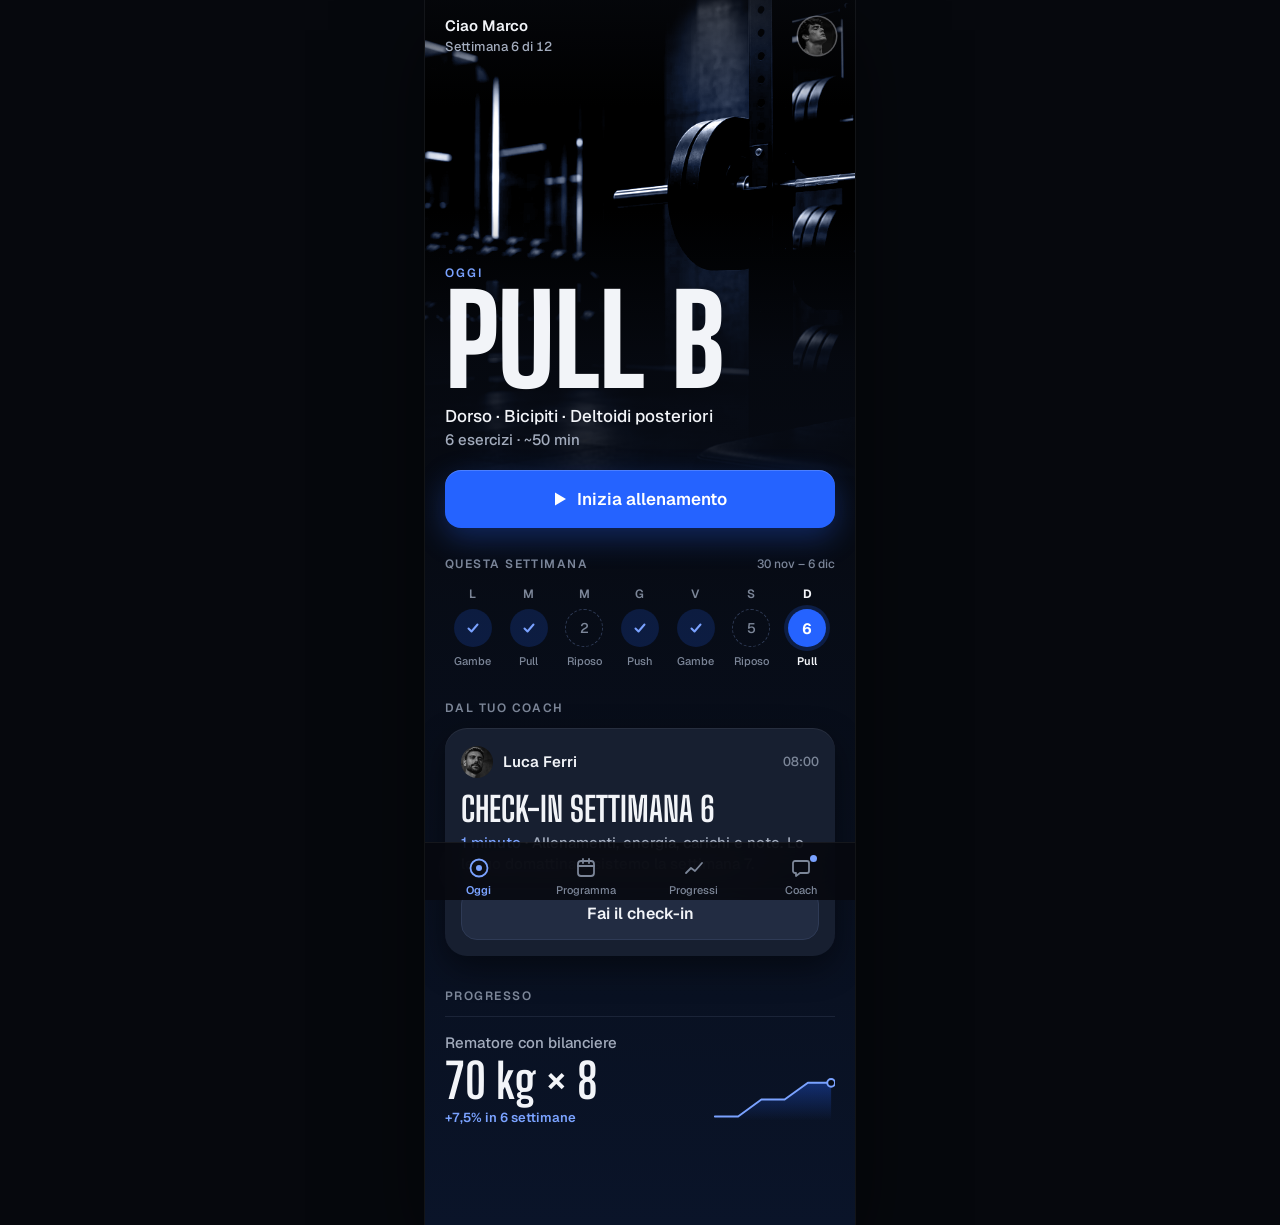
==== index.html @ 1bcfc41e "feat: app atleta (Oggi in 3 stati) e gestionale coach da Claude Design - Home «Oggi» guidata dal gio" ====
<!doctype html>
<html lang="it">
<head>
<meta charset="utf-8">
<meta name="viewport" content="width=device-width, initial-scale=1, viewport-fit=cover">
<meta name="robots" content="noindex, nofollow">
<meta name="theme-color" content="#06080D">
<meta name="apple-mobile-web-app-capable" content="yes">
<meta name="apple-mobile-web-app-status-bar-style" content="black-translucent">
<title>Oggi · Coaching</title>
<link rel="preconnect" href="https://fonts.googleapis.com">
<link rel="preconnect" href="https://fonts.gstatic.com" crossorigin>
<link href="https://fonts.googleapis.com/css2?family=Big+Shoulders+Display:wght@600;700;800&family=Geist:wght@400;500;600;700&display=swap" rel="stylesheet">
<link rel="stylesheet" href="assets/css/sistema.css">
<link rel="stylesheet" href="assets/css/app.css">
</head>
<body>
<div class="app">
  <main id="oggi" class="schermo" aria-live="polite">
    <!-- riempito da oggi.js -->
  </main>

  <nav class="menu" aria-label="Menu principale">
    <a class="voce attiva" href="#oggi" aria-current="page">
      <svg width="24" height="24" viewBox="0 0 24 24" aria-hidden="true"><circle cx="12" cy="12" r="8.5" fill="none" stroke="currentColor" stroke-width="1.8"/><circle cx="12" cy="12" r="3" fill="currentColor"/></svg>
      Oggi
    </a>
    <a class="voce" href="#programma">
      <svg width="24" height="24" viewBox="0 0 24 24" aria-hidden="true"><rect x="4" y="5" width="16" height="15" rx="3" fill="none" stroke="currentColor" stroke-width="1.8"/><path d="M4 10h16M9 3v4M15 3v4" stroke="currentColor" stroke-width="1.8" stroke-linecap="round"/></svg>
      Programma
    </a>
    <a class="voce" href="#progressi">
      <svg width="24" height="24" viewBox="0 0 24 24" aria-hidden="true"><polyline points="4,17 9,12 13,15 20,7" fill="none" stroke="currentColor" stroke-width="1.8" stroke-linecap="round" stroke-linejoin="round"/></svg>
      Progressi
    </a>
    <a class="voce" href="#coach" id="voce-coach">
      <svg width="24" height="24" viewBox="0 0 24 24" aria-hidden="true"><path d="M6 5h12a2 2 0 0 1 2 2v8a2 2 0 0 1-2 2h-7l-4 3v-3H6a2 2 0 0 1-2-2V7a2 2 0 0 1 2-2z" fill="none" stroke="currentColor" stroke-width="1.8" stroke-linejoin="round"/></svg>
      Coach
    </a>
  </nav>
</div>

<script src="assets/js/dati.js"></script>
<script src="assets/js/oggi.js"></script>
</body>
</html>
---- assets/css/sistema.css ----
/* Sistema visivo — dalla tavola «Design system» di Claude Design (variante blu).
   Un solo accento (Voltaico) per azioni, stato attivo e dati. Tre livelli di profondità. */
:root {
  --notte-0: #06080D;   /* fondo app */
  --notte-1: #0E1422;   /* superficie */
  --notte-2: #171F30;   /* rilievo, campi */
  --notte-3: #222C42;   /* pulsante secondario */
  --deriva: #0A1429;    /* fine della sfumatura di fondo */
  --fondo: #070B14;
  --linea: #243049;
  --linea-2: #2E3A55;
  --linea-tenue: #1B2438;

  --gesso: #F2F4F8;     /* testo primario */
  --ardesia: #A3ACBD;   /* secondario */
  --fumo: #7C8698;      /* terziario */

  --voltaico: #2563FF;        /* azioni */
  --voltaico-chiaro: #7AA2FF; /* dati, attivo */
  --successo: #3DD68C;
  --avviso: #F5B544;
  --errore: #FF6166;

  --display: 'Big Shoulders Display', 'Arial Narrow', sans-serif;
  --testo: 'Geist', system-ui, -apple-system, sans-serif;

  --r-chip: 8px; --r-riga: 12px; --r-campo: 16px; --r-card: 22px;
}

*, *::before, *::after { box-sizing: border-box; }
html { -webkit-text-size-adjust: 100%; }
body {
  margin: 0;
  background: var(--notte-0);
  color: var(--gesso);
  font-family: var(--testo);
  -webkit-font-smoothing: antialiased;
}
button { font: inherit; color: inherit; background: none; border: 0; padding: 0; cursor: pointer; }
img { display: block; max-width: 100%; }
.num { font-variant-numeric: tabular-nums; }
.vh { position: absolute; width: 1px; height: 1px; overflow: hidden; clip: rect(0 0 0 0); white-space: nowrap; }

/* Etichette di sezione: «DAL TUO COACH» */
.etichetta { font: 600 12px/16px var(--testo); letter-spacing: .12em; color: var(--fumo); text-transform: uppercase; }

/* Pulsanti — primario 58 · secondario 52 · un solo primario per schermata */
.btn-primario {
  display: flex; align-items: center; justify-content: center; gap: 10px;
  height: 58px; border-radius: var(--r-campo);
  background: var(--voltaico); color: #fff; font: 600 17px/1 var(--testo);
  box-shadow: 0 10px 30px rgba(37, 99, 255, .32), inset 0 1px 0 rgba(255, 255, 255, .18);
  transition: transform .12s, background .12s;
}
.btn-primario:active { transform: scale(.98); background: #1D4FD9; }
.btn-secondario {
  display: flex; align-items: center; justify-content: center;
  height: 52px; border-radius: var(--r-campo);
  background: var(--notte-3); border: 1px solid var(--linea-2); color: var(--gesso);
  font: 600 16px/1 var(--testo);
  transition: transform .12s;
}
.btn-secondario:active { transform: scale(.98); }
:focus-visible { outline: 2px solid var(--voltaico-chiaro); outline-offset: 3px; }

/* Card: superficie (informativa) e rilievo (chiede un'azione) */
.card { background: var(--notte-1); border: 1px solid var(--linea); border-radius: var(--r-card); }
.card-rilievo {
  background: var(--notte-2); border-radius: var(--r-card);
  box-shadow: inset 0 1px 0 rgba(255, 255, 255, .07), 0 12px 32px rgba(0, 0, 0, .45);
}

/* Chip di stato (informativi, non toccabili) */
.chip { display: inline-flex; align-items: center; height: 24px; padding: 0 9px; border-radius: 999px; font: 600 12px/1 var(--testo); white-space: nowrap; }
.chip-ok { background: rgba(61, 214, 140, .14); color: var(--successo); }
.chip-avviso { background: rgba(245, 181, 68, .14); color: var(--avviso); }
.chip-errore { background: rgba(255, 97, 102, .14); color: var(--errore); }
.chip-info { background: rgba(122, 162, 255, .14); color: var(--voltaico-chiaro); }
.chip-neutro { border: 1px solid var(--linea-2); color: var(--ardesia); }

/* Avatar */
.avatar { border-radius: 50%; object-fit: cover; background: var(--notte-2); flex: none; }
.iniziali { display: grid; place-items: center; border-radius: 50%; background: var(--notte-2); border: 1px solid var(--linea); color: var(--ardesia); font: 600 13px/1 var(--testo); flex: none; }

/* Miniatura video: foto B/N, sfumatura verso Notte 0, durata in cifre tabulari */
.mini-video { position: relative; overflow: hidden; border-radius: var(--r-riga); flex: none; }
.mini-video img { width: 100%; height: 100%; object-fit: cover; filter: grayscale(1); }
.mini-video::after { content: ''; position: absolute; inset: 0; background: linear-gradient(rgba(7, 11, 20, 0) 40%, rgba(7, 11, 20, .85)); }
.mini-video .play {
  position: absolute; left: 50%; top: 42%; transform: translate(-50%, -50%); z-index: 1;
  width: 32px; height: 32px; border-radius: 50%;
  background: rgba(6, 8, 13, .6); border: 1px solid rgba(255, 255, 255, .3);
  display: grid; place-items: center;
}
.mini-video .durata { position: absolute; right: 6px; bottom: 6px; z-index: 1; font: 600 11px/1 var(--testo); font-variant-numeric: tabular-nums; }

/* Conferma (toast) — dalla tavola: «Serie 2 salvata · Annulla» */
.avviso {
  position: fixed; left: 50%; bottom: 28px; transform: translate(-50%, 20px); z-index: 50;
  display: flex; align-items: center; gap: 12px; min-width: 300px; max-width: calc(100% - 32px);
  padding: 14px 16px; border-radius: var(--r-campo);
  background: var(--notte-2); box-shadow: inset 0 1px 0 rgba(255, 255, 255, .07), 0 12px 32px rgba(0, 0, 0, .5);
  opacity: 0; pointer-events: none; transition: opacity .2s, transform .2s;
}
.avviso.su { opacity: 1; transform: translate(-50%, 0); pointer-events: auto; }
.avviso .spunta { width: 28px; height: 28px; border-radius: 50%; background: rgba(61, 214, 140, .14); display: grid; place-items: center; flex: none; }
.avviso strong { display: block; font: 600 15px/20px var(--testo); }
.avviso span { display: block; font: 500 13px/18px var(--testo); color: var(--ardesia); }

@media (prefers-reduced-motion: reduce) {
  *, *::before, *::after { transition: none !important; animation: none !important; }
}
---- assets/css/app.css ----
/* App dell'atleta — iPhone first (393 pt). Su schermi larghi resta una colonna centrata. */
body { background: var(--notte-0); }
.app {
  position: relative; max-width: 430px; min-height: 100dvh; margin: 0 auto;
  background: linear-gradient(var(--fondo) 0, var(--fondo) 540px, var(--deriva) 100%);
  overflow-x: hidden;
}
@media (min-width: 600px) {
  .app { box-shadow: 0 0 0 1px rgba(255, 255, 255, .06), 0 30px 80px rgba(0, 0, 0, .5); }
}
.schermo { padding-bottom: calc(58px + 40px + env(safe-area-inset-bottom)); }

/* ---------- HERO ---------- */
.hero { position: relative; height: 528px; }
.hero-foto { position: absolute; inset: 0; overflow: hidden; }
.hero-foto img { width: 100%; height: 100%; object-fit: cover; object-position: 60% 20%; filter: grayscale(1) contrast(1.06); }
.hero-foto::before { /* il B/N vira al blu notte */
  content: ''; position: absolute; inset: 0; z-index: 1; pointer-events: none;
  background: #0B2A6B; mix-blend-mode: color; opacity: .4;
}
.hero-foto::after {
  content: ''; position: absolute; inset: 0; z-index: 1; pointer-events: none;
  background: linear-gradient(rgba(6, 8, 13, .75) 0%, rgba(6, 8, 13, 0) 20%, rgba(7, 11, 20, 0) 40%, rgba(7, 11, 20, .78) 68%, var(--fondo) 100%);
}
.hero.pull .hero-foto img { filter: grayscale(1) contrast(1.1) brightness(1.15); object-position: 70% 50%; }
.hero.gambe .hero-foto img { filter: grayscale(1) contrast(1.1) brightness(1.2); object-position: 30% 40%; }
.hero.riposo .hero-foto img { filter: grayscale(1) brightness(.85); object-position: 50% 50%; }
.hero.riposo .hero-foto::before { opacity: .6; }
.hero.riposo .hero-foto::after { background: linear-gradient(rgba(6, 8, 13, .7) 0%, rgba(7, 11, 20, .15) 25%, rgba(7, 11, 20, .55) 55%, var(--fondo) 92%); }

.testata {
  position: absolute; z-index: 2; top: calc(env(safe-area-inset-top) + 14px); left: 20px; right: 16px;
  display: flex; justify-content: space-between; align-items: center;
}
.saluto { display: flex; flex-direction: column; gap: 2px; }
.saluto b { font: 600 15px/20px var(--testo); }
.saluto span { font: 500 13px/18px var(--testo); color: var(--ardesia); font-variant-numeric: tabular-nums; }
.profilo { width: 44px; height: 44px; display: grid; place-items: center; border-radius: 50%; }
.profilo img { width: 38px; height: 38px; box-shadow: 0 0 0 1.5px rgba(242, 244, 248, .35); }

.hero-testo { position: absolute; z-index: 2; left: 20px; right: 20px; bottom: 0; display: flex; flex-direction: column; }
.sopratitolo { font: 600 12px/16px var(--testo); letter-spacing: .16em; color: var(--voltaico-chiaro); text-transform: uppercase; }
.titolone { font: 800 124px/.8 var(--display); letter-spacing: -.005em; margin: 10px 0 0; text-transform: uppercase; white-space: nowrap; }
.muscoli { font: 500 17px/24px var(--testo); margin-top: 14px; }
.durata-all { font: 500 15px/20px var(--testo); color: var(--ardesia); margin-top: 2px; font-variant-numeric: tabular-nums; }
.hero-testo .btn-primario { margin-top: 20px; }

.riposo .sopratitolo { color: var(--ardesia); }
.riposo .titolone { font-weight: 600; font-size: 104px; letter-spacing: .01em; margin-top: 12px; }
.consiglio { font: 400 16px/23px var(--testo); color: var(--ardesia); margin-top: 16px; max-width: 320px; text-wrap: pretty; }
.domani {
  margin-top: 24px; padding: 14px 4px 14px 0; min-height: 64px; width: 100%; text-align: left;
  border-top: 1px solid rgba(122, 162, 255, .18); display: flex; align-items: center; gap: 12px;
}
.domani .cosa { flex: 1; display: flex; flex-direction: column; gap: 3px; }
.domani .quando { font: 600 11px/14px var(--testo); letter-spacing: .14em; color: var(--fumo); text-transform: uppercase; }
.domani .riga { display: flex; align-items: baseline; gap: 10px; }
.domani .nome { font: 700 28px/1 var(--display); text-transform: uppercase; }
.domani .info { font: 500 13px/18px var(--testo); color: var(--ardesia); }
.domani .vai { font: 600 15px/20px var(--testo); color: var(--voltaico-chiaro); }

/* ---------- SETTIMANA ---------- */
.blocco { padding: 32px 20px 0; display: flex; flex-direction: column; gap: 12px; }
.blocco.settimana { padding-top: 28px; gap: 14px; }
.riposo + .blocco.settimana { padding-top: 24px; }
.intesta { display: flex; justify-content: space-between; }
.intesta .num { letter-spacing: 0; font-weight: 500; text-transform: none; }
.giorni { display: grid; grid-template-columns: repeat(7, 1fr); list-style: none; margin: 0; padding: 0; }
.giorno { display: flex; flex-direction: column; align-items: center; gap: 7px; }
.giorno .lettera { font: 600 12px/16px var(--testo); color: var(--fumo); }
.giorno .cerchio {
  width: 38px; height: 38px; border-radius: 50%; display: grid; place-items: center;
  font: 500 14px/1 var(--testo); color: var(--ardesia); font-variant-numeric: tabular-nums;
  border: 1.5px solid var(--linea-2);
}
.giorno .tipo { font: 500 11px/14px var(--testo); color: var(--fumo); }
.giorno.fatto .cerchio { border: 0; background: rgba(37, 99, 255, .18); }
.giorno.libero .cerchio { border: 1px dashed var(--linea-2); color: var(--fumo); }
.giorno.oggi .lettera { font-weight: 700; color: var(--gesso); }
.giorno.oggi .tipo { font-weight: 600; color: var(--gesso); }
.giorno.oggi .cerchio { border: 0; background: var(--voltaico); color: #fff; font: 700 15px/1 var(--testo); box-shadow: 0 0 0 4px rgba(37, 99, 255, .2); }
.giorno.oggi.libero .cerchio { background: none; border: 1.5px dashed var(--voltaico-chiaro); color: var(--gesso); box-shadow: 0 0 0 4px rgba(37, 99, 255, .12); }

/* ---------- DAL TUO COACH ---------- */
.coach-card { padding: 16px 16px 18px; display: flex; flex-direction: column; gap: 14px; }
.coach-card.card-rilievo { padding: 18px 16px 16px; }
.chi { display: flex; align-items: center; gap: 10px; }
.chi img { width: 32px; height: 32px; }
.chi b { flex: 1; font: 600 15px/20px var(--testo); }
.chi time { font: 500 13px/18px var(--testo); color: var(--fumo); font-variant-numeric: tabular-nums; }
.carico { display: flex; flex-direction: column; gap: 2px; }
.carico .cosa { font: 500 13px/18px var(--testo); color: var(--voltaico-chiaro); }
.carico .valori { display: flex; align-items: baseline; gap: 10px; font: 700 44px/1 var(--display); font-variant-numeric: tabular-nums; }
.carico .da { color: var(--fumo); }
.carico .freccia { font: 500 24px/1 var(--testo); color: var(--fumo); }
.carico .kg { font: 600 17px/1 var(--testo); color: var(--ardesia); }
.nota { font: 400 15px/21px var(--testo); color: var(--ardesia); margin: 0; text-wrap: pretty; }
.titolo-card { font: 700 34px/1 var(--display); text-transform: uppercase; margin: 0; }
.feedback { display: flex; gap: 14px; }
.feedback .mini-video { width: 84px; height: 108px; }
.feedback .dettagli { display: flex; flex-direction: column; gap: 6px; min-width: 0; }
.feedback .esercizio { font: 700 26px/1 var(--display); text-transform: uppercase; font-variant-numeric: tabular-nums; }
.feedback .chips { display: flex; gap: 6px; flex-wrap: wrap; }
.feedback .nota { font-size: 14px; line-height: 20px; }

/* ---------- PROGRESSO (niente card: dato aperto su linea sottile) ---------- */
.progresso { display: flex; align-items: flex-end; justify-content: space-between; gap: 16px; padding-top: 4px; border-top: 1px solid var(--linea-tenue); }
.progresso .dato { display: flex; flex-direction: column; gap: 4px; padding-top: 12px; }
.progresso .nome { font: 500 15px/20px var(--testo); color: var(--ardesia); }
.progresso .valore { font: 700 48px/1 var(--display); font-variant-numeric: tabular-nums; white-space: nowrap; }
.progresso .delta { font: 600 13px/18px var(--testo); color: var(--voltaico-chiaro); font-variant-numeric: tabular-nums; }

/* ---------- MENU IN BASSO ---------- */
.menu {
  position: fixed; z-index: 10; bottom: 0; left: 50%; transform: translateX(-50%);
  width: 100%; max-width: 430px; height: calc(58px + env(safe-area-inset-bottom)); /* 86 pt su iPhone con l'indicatore home */
  padding: 8px 0 env(safe-area-inset-bottom);
  display: grid; grid-template-columns: repeat(4, 1fr); align-items: start;
  background: rgba(6, 8, 13, .86); backdrop-filter: blur(20px); -webkit-backdrop-filter: blur(20px);
  border-top: 1px solid rgba(255, 255, 255, .06);
}
.voce {
  position: relative; height: 50px; display: flex; flex-direction: column; align-items: center; justify-content: center; gap: 4px;
  font: 500 11px/13px var(--testo); color: var(--fumo); text-decoration: none;
}
.voce.attiva { color: var(--voltaico-chiaro); font-weight: 600; }
.voce.novita::after { content: ''; position: absolute; top: 4px; left: calc(50% + 9px); width: 7px; height: 7px; border-radius: 50%; background: var(--voltaico-chiaro); }

/* Schermi molto stretti (iPhone SE / mini): il titolo grande si riduce */
@media (max-width: 360px) {
  .titolone { font-size: 104px; }
  .riposo .titolone { font-size: 92px; }
  .progresso .valore { font-size: 40px; }
  .progresso svg { width: 96px; }
}
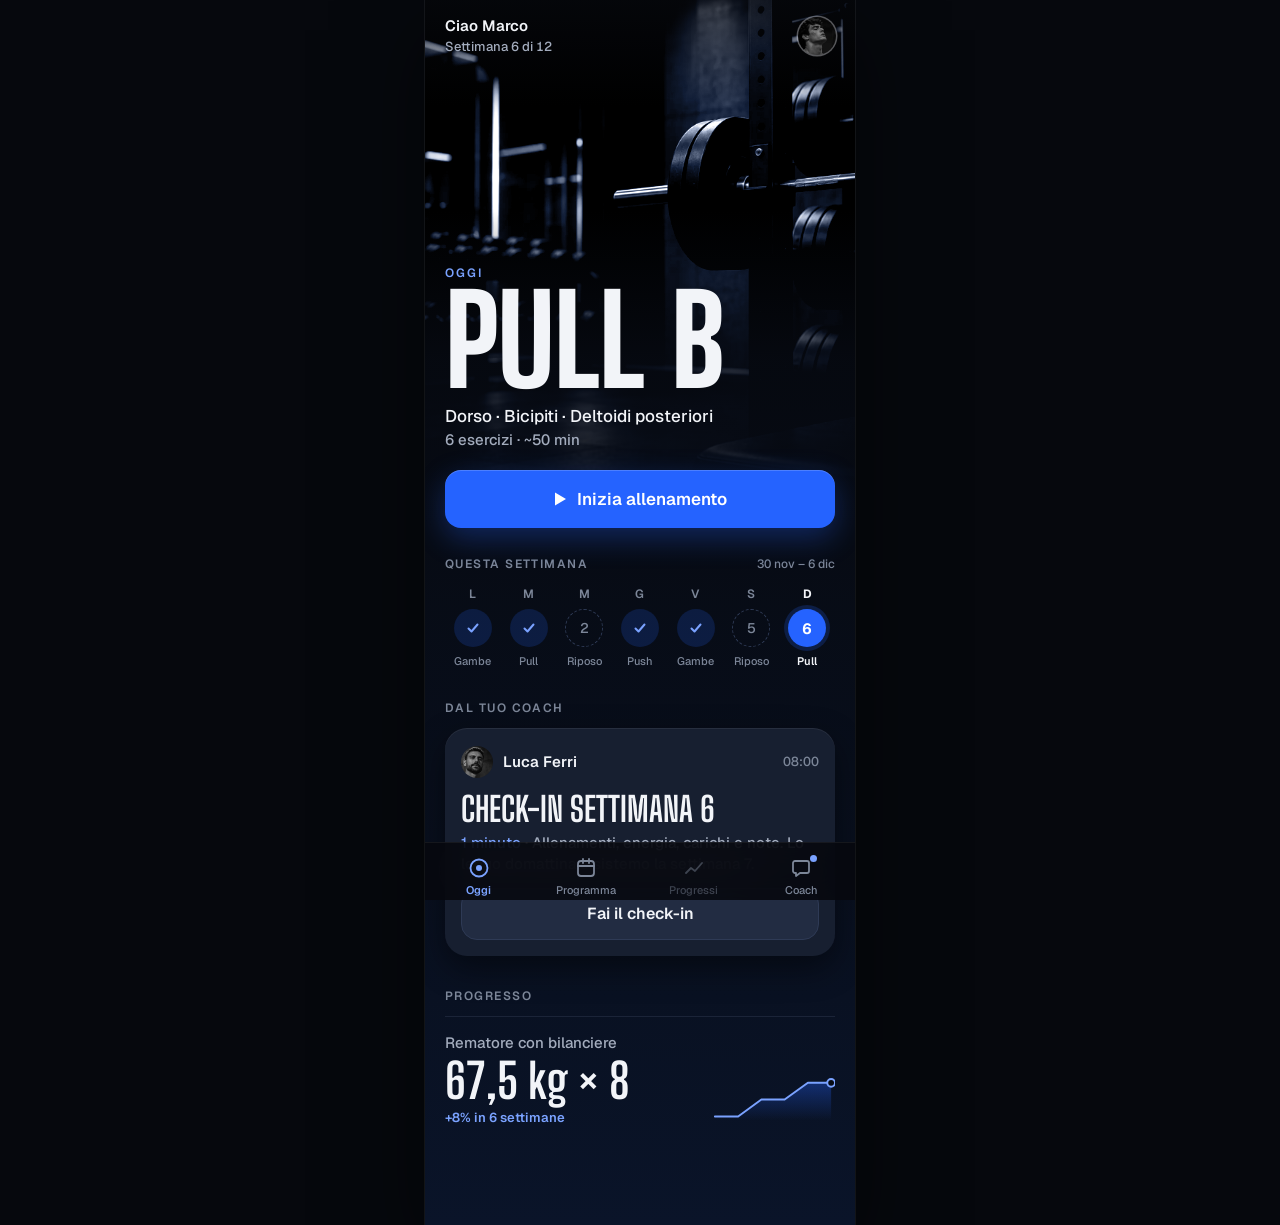
==== commit d3003861: "feat: allenamento in corso, programma, check-in e chat col coach - allenamento (Claude Design 3a-3e)" ====
--- a/index.html
+++ b/index.html
@@ -13,12 +13,15 @@
 <link href="https://fonts.googleapis.com/css2?family=Big+Shoulders+Display:wght@600;700;800&family=Geist:wght@400;500;600;700&display=swap" rel="stylesheet">
 <link rel="stylesheet" href="assets/css/sistema.css">
 <link rel="stylesheet" href="assets/css/app.css">
+<link rel="stylesheet" href="assets/css/schermate.css">
 </head>
 <body>
 <div class="app">
-  <main id="oggi" class="schermo" aria-live="polite">
-    <!-- riempito da oggi.js -->
-  </main>
+  <main class="vista schermo" data-vista="oggi" aria-live="polite"></main>
+  <main class="vista" data-vista="allenamento" hidden></main>
+  <main class="vista schermo" data-vista="programma" hidden></main>
+  <main class="vista" data-vista="checkin" hidden></main>
+  <main class="vista" data-vista="coach" hidden></main>
 
   <nav class="menu" aria-label="Menu principale">
     <a class="voce attiva" href="#oggi" aria-current="page">
@@ -29,10 +32,10 @@
       <svg width="24" height="24" viewBox="0 0 24 24" aria-hidden="true"><rect x="4" y="5" width="16" height="15" rx="3" fill="none" stroke="currentColor" stroke-width="1.8"/><path d="M4 10h16M9 3v4M15 3v4" stroke="currentColor" stroke-width="1.8" stroke-linecap="round"/></svg>
       Programma
     </a>
-    <a class="voce" href="#progressi">
+    <span class="voce in-arrivo" aria-disabled="true" title="In progettazione">
       <svg width="24" height="24" viewBox="0 0 24 24" aria-hidden="true"><polyline points="4,17 9,12 13,15 20,7" fill="none" stroke="currentColor" stroke-width="1.8" stroke-linecap="round" stroke-linejoin="round"/></svg>
       Progressi
-    </a>
+    </span>
     <a class="voce" href="#coach" id="voce-coach">
       <svg width="24" height="24" viewBox="0 0 24 24" aria-hidden="true"><path d="M6 5h12a2 2 0 0 1 2 2v8a2 2 0 0 1-2 2h-7l-4 3v-3H6a2 2 0 0 1-2-2V7a2 2 0 0 1 2-2z" fill="none" stroke="currentColor" stroke-width="1.8" stroke-linejoin="round"/></svg>
       Coach
@@ -40,7 +43,21 @@
   </nav>
 </div>
 
+<div class="avviso" id="avviso" role="status" aria-live="polite">
+  <span class="spunta"><svg width="14" height="14" viewBox="0 0 16 16"><path d="M3.5 8.5l3 3 6-7" fill="none" stroke="#3DD68C" stroke-width="2" stroke-linecap="round" stroke-linejoin="round"/></svg></span>
+  <div style="flex:1"><strong></strong><span></span></div>
+  <button class="link-azione">Annulla</button>
+</div>
+
+<input type="file" id="file-video" accept="video/*" capture="environment" hidden>
+<input type="file" id="file-allegato" accept="image/*,video/*" hidden>
+
 <script src="assets/js/dati.js"></script>
+<script src="assets/js/comune.js"></script>
 <script src="assets/js/oggi.js"></script>
+<script src="assets/js/allenamento.js"></script>
+<script src="assets/js/programma.js"></script>
+<script src="assets/js/checkin.js"></script>
+<script src="assets/js/chat.js"></script>
 </body>
 </html>
--- a/assets/css/sistema.css
+++ b/assets/css/sistema.css
@@ -27,6 +27,7 @@
   --r-chip: 8px; --r-riga: 12px; --r-campo: 16px; --r-card: 22px;
 }
 
+[hidden] { display: none !important; }
 *, *::before, *::after { box-sizing: border-box; }
 html { -webkit-text-size-adjust: 100%; }
 body {
--- a/assets/css/app.css
+++ b/assets/css/app.css
@@ -133,3 +133,7 @@
   .progresso .valore { font-size: 40px; }
   .progresso svg { width: 96px; }
 }
+
+/* Nell'app l'avviso sta in alto: in basso coprirebbe i pulsanti dove sta il pollice */
+.avviso { bottom: auto; top: calc(env(safe-area-inset-top) + 10px); transform: translate(-50%, -20px); }
+.avviso.su { transform: translate(-50%, 0); }
--- a/assets/css/schermate.css
+++ b/assets/css/schermate.css
@@ -0,0 +1,276 @@
+/* Schermate dell'app oltre a «Oggi»: allenamento in corso (Claude Design 3a–3e), programma, check-in, chat.
+   Stessi colori, caratteri e misure della tavola del design system. */
+a.btn-primario, a.btn-secondario, a.coach-card, a.domani, .giorni a, a.voce-foglio, a.giorno-prog { text-decoration: none; color: inherit; }
+a.btn-primario { color: #fff; }
+.btn-primario:disabled { background: var(--notte-3); color: var(--fumo); box-shadow: none; cursor: not-allowed; }
+.link-azione { font: 600 15px/1 var(--testo); color: var(--voltaico-chiaro); min-height: 44px; padding: 0 2px; }
+.accento { color: var(--voltaico-chiaro); }
+.tenue { color: var(--fumo); }
+.pila-2 { display: flex; flex-direction: column; gap: 2px; }
+.pila-6 { display: flex; flex-direction: column; gap: 6px; }
+.pila-8 { display: flex; flex-direction: column; gap: 8px; }
+.pila-10 { display: flex; flex-direction: column; gap: 10px; }
+.sopratitolo { font: 600 12px/16px var(--testo); letter-spacing: .16em; color: var(--voltaico-chiaro); text-transform: uppercase; }
+.voce.in-arrivo { opacity: .45; cursor: default; }
+.giorni a, .giorni li > span { display: flex; flex-direction: column; align-items: center; gap: 7px; }
+.giorno.corrente.fatto .lettera, .giorno.corrente.fatto .tipo { color: var(--gesso); font-weight: 600; }
+.campo-testo {
+  width: 100%; border-radius: 14px; background: var(--notte-1); border: 1px solid var(--linea);
+  padding: 14px 16px; font: 400 16px/22px var(--testo); color: var(--gesso); resize: none; outline: 0;
+}
+.campo-testo:focus { border-color: var(--voltaico); box-shadow: 0 0 0 4px rgba(37, 99, 255, .12); }
+.campo-testo::placeholder { color: var(--fumo); }
+.aiuto { margin: 0; font: 500 13px/18px var(--testo); color: var(--fumo); text-align: center; text-wrap: pretty; }
+
+/* ---------- Schermate a tutto schermo (allenamento, check-in) ---------- */
+[data-vista="allenamento"], [data-vista="checkin"] {
+  min-height: 100dvh; display: flex; flex-direction: column;
+  background: linear-gradient(var(--fondo) 0%, var(--fondo) 40%, var(--deriva) 100%);
+}
+.barra-top { display: flex; align-items: center; padding: calc(env(safe-area-inset-top) + 8px) 10px 0; }
+.barra-top.tenue { opacity: .4; }
+.barra-top .centro { flex: 1; display: flex; flex-direction: column; align-items: center; min-width: 0; }
+.barra-top .centro b { font: 600 15px/20px var(--testo); white-space: nowrap; overflow: hidden; text-overflow: ellipsis; max-width: 100%; }
+.barra-top .centro span { font: 500 12px/16px var(--testo); color: var(--fumo); }
+.icona-44 { width: 44px; height: 44px; display: grid; place-items: center; border-radius: 12px; flex: none; }
+.segmenti-es { display: flex; gap: 4px; padding: 0 20px; }
+.segmento-es { flex: 1; height: 24px; display: flex; align-items: center; }
+.segmento-es span { display: block; width: 100%; height: 3px; border-radius: 2px; background: var(--linea-tenue); overflow: hidden; }
+.segmento-es i { display: block; height: 100%; background: var(--voltaico-chiaro); }
+
+.corpo-es { flex: 1; padding: 18px 20px calc(34px + env(safe-area-inset-bottom)); display: flex; flex-direction: column; gap: 16px; }
+.nome-es { margin: 0; font: 800 76px/.82 var(--display); text-transform: uppercase; overflow-wrap: break-word; }
+.nome-es.lungo { font-size: 56px; }
+.nome-es.medio.lungo { font-size: 50px; }
+.nome-es.medio { font-size: 64px; }
+.nome-es.piccolo { font-size: 40px; line-height: .9; }
+.info-es { display: flex; flex-direction: column; gap: 2px; }
+.info-es .target { font: 600 16px/22px var(--testo); }
+.info-es .ultima { font: 500 15px/20px var(--testo); color: var(--ardesia); }
+.info-es .sostituito { font: 600 13px/18px var(--testo); color: var(--avviso); }
+.info-es .chip { align-self: flex-start; margin-top: 8px; }
+.nota-coach { display: flex; align-items: center; gap: 10px; margin-top: 8px; font: 500 15px/20px var(--testo); }
+.nota-coach img { width: 24px; height: 24px; }
+.nota-coach .da-chi { color: var(--fumo); }
+
+.demo {
+  height: 60px; border-radius: 16px; background: var(--notte-1); border: 1px solid var(--linea);
+  display: flex; align-items: center; gap: 12px; padding: 0 14px 0 6px; text-align: left; flex: none;
+}
+.demo .miniatura { position: relative; width: 46px; height: 46px; border-radius: 10px; overflow: hidden; flex: none; }
+.demo .miniatura img { width: 100%; height: 100%; object-fit: cover; filter: grayscale(1); }
+.demo .velo { position: absolute; inset: 0; background: rgba(6, 8, 13, .45); display: grid; place-items: center; }
+.demo .testi { flex: 1; display: flex; flex-direction: column; }
+.demo .testi b { font: 600 15px/20px var(--testo); }
+.demo .testi span { font: 500 13px/18px var(--testo); color: var(--fumo); }
+
+/* Tabella delle serie */
+.tabella-serie { background: var(--notte-1); border: 1px solid var(--linea); border-radius: 22px; padding: 6px 6px 8px; display: flex; flex-direction: column; flex: none; }
+.riga-serie { display: grid; grid-template-columns: 40px minmax(0, 1fr) 72px 44px 56px; gap: 6px; align-items: center; height: 56px; padding: 0 10px; font-variant-numeric: tabular-nums; }
+.riga-serie.testa { height: 30px; font: 600 10px/1 var(--testo); letter-spacing: .1em; color: var(--fumo); text-transform: uppercase; }
+.riga-serie .dx { text-align: right; }
+.riga-serie.testa .corta { display: none; }
+.riga-serie .n { font: 600 15px/1 var(--testo); color: var(--fumo); }
+.riga-serie .prec { font: 500 14px/1 var(--testo); color: var(--fumo); white-space: nowrap; }
+.riga-serie .valore { font: 700 26px/1 var(--display); color: var(--fumo); text-align: right; justify-self: end; }
+.riga-serie.fatta .valore { color: var(--ardesia); }
+.spunta-fatta { justify-self: end; width: 44px; height: 44px; border-radius: 12px; background: rgba(61, 214, 140, .16); display: grid; place-items: center; }
+.casella { justify-self: end; width: 44px; height: 44px; border-radius: 12px; border: 1.5px solid var(--linea-2); }
+.serie-aperta { background: var(--notte-2); border-radius: 16px; box-shadow: inset 0 1px 0 rgba(255, 255, 255, .06); padding-bottom: 8px; display: flex; flex-direction: column; }
+.riga-serie.corrente { height: 72px; }
+.riga-serie.corrente .n { font-weight: 700; color: var(--gesso); }
+.riga-serie.corrente .prec { color: var(--ardesia); }
+.riga-serie.corrente .valore { font-size: 32px; color: var(--gesso); height: 44px; min-width: 44px; padding: 0 8px; border-radius: 10px; display: flex; align-items: center; justify-content: flex-end; }
+.riga-serie.corrente .valore.attivo { box-shadow: inset 0 0 0 1.5px var(--voltaico); }
+.conferma { justify-self: end; width: 56px; height: 56px; border-radius: 16px; background: var(--voltaico); display: grid; place-items: center; box-shadow: 0 6px 18px rgba(37, 99, 255, .35); transition: transform .12s; }
+.conferma:active { transform: scale(.94); }
+.regola { margin: 0 8px; display: grid; grid-template-columns: 56px 1fr 56px; gap: 8px; align-items: center; }
+.piu-meno { height: 56px; border-radius: 14px; background: var(--notte-3); font: 600 15px/1 var(--testo); font-variant-numeric: tabular-nums; }
+.piu-meno:active { background: var(--linea-2); }
+.regola .cosa { display: flex; flex-direction: column; align-items: center; gap: 2px; text-align: center; }
+.regola .cosa b { font: 600 11px/14px var(--testo); letter-spacing: .12em; color: var(--voltaico-chiaro); text-transform: uppercase; }
+.regola .cosa span { font: 500 12px/16px var(--testo); color: var(--fumo); }
+
+/* Recupero */
+.corpo-es.recupero { padding-bottom: calc(44px + env(safe-area-inset-bottom)); }
+.testa-rec { display: flex; align-items: baseline; justify-content: space-between; gap: 12px; }
+.testa-rec .ok { font: 600 13px/18px var(--testo); color: var(--successo); white-space: nowrap; }
+.timer { flex: 1; display: flex; flex-direction: column; justify-content: center; gap: 16px; }
+.cifre { font: 800 196px/.78 var(--display); letter-spacing: -.01em; }
+.traccia { display: block; height: 4px; border-radius: 2px; background: var(--linea-tenue); overflow: hidden; }
+.traccia i { display: block; height: 100%; width: 100%; background: var(--voltaico-chiaro); transition: width .25s linear; }
+.timer .sotto { display: flex; justify-content: space-between; font: 500 13px/18px var(--testo); color: var(--fumo); }
+.due-tasti { display: grid; grid-template-columns: 1fr 1fr; gap: 12px; margin-top: 8px; }
+.tasto-56 { height: 56px; border-radius: 16px; background: var(--notte-3); border: 1px solid var(--linea-2); font: 600 17px/1 var(--testo); }
+.tasto-56:active { transform: scale(.98); }
+.prossima { padding: 16px 18px; display: flex; align-items: center; gap: 12px; }
+.prossima > div { flex: 1; display: flex; flex-direction: column; gap: 4px; }
+.quando { font: 600 11px/14px var(--testo); letter-spacing: .14em; color: var(--fumo); text-transform: uppercase; }
+.prossima .cosa { font: 700 40px/1 var(--display); text-transform: uppercase; }
+
+/* Esercizio completato / riepilogo */
+.corpo-es.fine { padding-top: 24px; gap: 18px; }
+.completato { font: 600 12px/16px var(--testo); letter-spacing: .16em; color: var(--successo); text-transform: uppercase; }
+.riepilogo { padding: 6px 18px 14px; display: flex; flex-direction: column; }
+.riga-riep { display: grid; grid-template-columns: 28px 1fr auto; align-items: center; gap: 8px; min-height: 44px; border-bottom: 1px solid var(--linea-tenue); font: 500 15px/1.3 var(--testo); color: var(--ardesia); }
+.riga-riep .n { color: var(--fumo); }
+.riga-riep .nome { grid-column: 1 / 3; color: var(--gesso); font-weight: 600; }
+.riga-riep .nome + .tenue { grid-column: 1 / 3; grid-row: 2; margin: -10px 0 10px; font-size: 13px; }
+.riga-riep .chip { grid-column: 3; grid-row: 1 / 3; }
+.trattino { width: 16px; height: 2px; background: var(--fumo); border-radius: 1px; justify-self: center; }
+.volume { display: flex; justify-content: space-between; align-items: baseline; gap: 12px; padding-top: 14px; font: 600 13px/18px var(--testo); }
+.volume .cifra { font: 700 30px/1 var(--display); text-transform: uppercase; }
+.nota-tua { margin: 0; font: 500 13px/18px var(--testo); color: var(--fumo); }
+.nota-tua .link-azione { font-size: 13px; min-height: 0; padding: 0; }
+.nota-box { display: flex; flex-direction: column; gap: 10px; }
+.in-fondo { margin-top: auto; display: flex; flex-direction: column; gap: 12px; padding-top: 8px; }
+.poi { display: flex; align-items: baseline; gap: 10px; font: 500 13px/18px var(--testo); color: var(--ardesia); flex-wrap: wrap; }
+.btn-primario svg { flex: none; }
+
+.card-record {
+  position: relative; border-radius: 22px; overflow: hidden; min-height: 268px; background: var(--notte-2);
+  box-shadow: inset 0 1px 0 rgba(255, 255, 255, .08), 0 16px 40px rgba(0, 0, 0, .5);
+}
+.card-record::before { /* filo di luce in alto */
+  content: ''; position: absolute; z-index: 2; left: 0; right: 0; top: 0; height: 1px;
+  background: linear-gradient(90deg, rgba(122, 162, 255, 0), rgba(122, 162, 255, .7), rgba(122, 162, 255, 0));
+}
+.card-record .foto { position: absolute; top: 0; right: 0; bottom: 0; width: 62%; }
+.card-record .foto img { width: 100%; height: 100%; object-fit: cover; object-position: 50% 20%; filter: grayscale(1) contrast(1.05); }
+.card-record .foto::before { content: ''; position: absolute; inset: 0; z-index: 1; background: #0B2A6B; mix-blend-mode: color; opacity: .45; }
+.card-record .foto::after { content: ''; position: absolute; inset: 0; z-index: 1; background: linear-gradient(90deg, var(--notte-2) 0%, rgba(23, 31, 48, .55) 45%, rgba(23, 31, 48, .2) 100%), linear-gradient(0deg, var(--notte-2) 0%, rgba(23, 31, 48, 0) 55%); }
+.card-record .testo { position: relative; z-index: 2; padding: 20px 20px 18px; display: flex; flex-direction: column; gap: 6px; }
+.card-record .sopratitolo { font-size: 11px; line-height: 14px; letter-spacing: .18em; }
+.card-record .valore { font: 800 64px/.86 var(--display); text-transform: uppercase; margin-top: 6px; }
+.card-record .spiega { font: 500 14px/20px var(--testo); color: var(--ardesia); max-width: 200px; }
+.riga-info { display: flex; justify-content: space-between; gap: 12px; font: 500 13px/18px var(--testo); color: var(--ardesia); }
+.tre-dati { display: grid; grid-template-columns: repeat(3, 1fr); gap: 8px; }
+.tre-dati span { display: flex; flex-direction: column; gap: 4px; }
+.tre-dati b { font: 700 40px/1 var(--display); }
+.tre-dati small { font: 500 13px/18px var(--testo); color: var(--fumo); }
+
+/* Menu ··· (foglio dal basso) */
+.con-foglio { overflow: hidden; }
+.velo-foglio { position: fixed; inset: 0; z-index: 20; background: rgba(3, 5, 10, .66); }
+.foglio {
+  position: fixed; z-index: 21; left: 50%; bottom: 0; transform: translateX(-50%); width: 100%; max-width: 430px;
+  background: var(--notte-2); border-radius: 28px 28px 0 0; box-shadow: inset 0 1px 0 rgba(255, 255, 255, .08), 0 -20px 60px rgba(0, 0, 0, .5);
+  padding: 10px 16px calc(20px + env(safe-area-inset-bottom)); display: flex; flex-direction: column; gap: 6px;
+  animation: sale .22s ease-out;
+}
+@keyframes sale { from { transform: translate(-50%, 30px); opacity: 0; } }
+.maniglia { align-self: center; width: 36px; height: 5px; border-radius: 3px; background: var(--linea-2); }
+.testa-foglio { display: flex; flex-direction: column; gap: 2px; padding: 14px 4px 12px; }
+.testa-foglio .titolo { font: 700 30px/1 var(--display); text-transform: uppercase; }
+.testa-foglio span:not(.titolo) { font: 500 13px/18px var(--testo); color: var(--ardesia); }
+.voce-foglio { min-height: 60px; display: flex; align-items: center; gap: 14px; padding: 8px 14px; text-align: left; border-radius: 18px; }
+.voce-foglio.card { min-height: 72px; padding: 12px 14px; border-radius: 18px; }
+.voce-foglio .testi { flex: 1; display: flex; flex-direction: column; gap: 2px; min-width: 0; }
+.voce-foglio .testi b { font: 600 16px/21px var(--testo); }
+.voce-foglio .testi > span { font: 500 13px/18px var(--testo); color: var(--ardesia); }
+.voce-foglio .contesto { align-self: flex-start; margin-top: 4px; padding: 0 10px; border-radius: 8px; background: var(--notte-2); border: 1px solid var(--linea-2); font: 500 12px/24px var(--testo) !important; max-width: 100%; overflow: hidden; text-overflow: ellipsis; white-space: nowrap; }
+.icona-tonda { width: 44px; height: 44px; border-radius: 50%; background: var(--notte-3); display: grid; place-items: center; flex: none; }
+.icona-tonda.vuota { background: none; }
+.icona-tonda .rec { width: 16px; height: 16px; border-radius: 50%; background: var(--errore); box-shadow: 0 0 0 3px rgba(255, 97, 102, .25); }
+.chiudi-foglio { height: 52px; border-radius: 16px; font: 600 16px/1 var(--testo); color: var(--voltaico-chiaro); margin-top: 4px; }
+
+/* ---------- Programma ---------- */
+.testa-pagina { padding: calc(env(safe-area-inset-top) + 24px) 20px 0; display: flex; flex-direction: column; gap: 8px; }
+.titolo-pagina { margin: 0; font: 800 76px/.82 var(--display); text-transform: uppercase; }
+.testa-pagina .sotto { font: 500 15px/20px var(--testo); color: var(--ardesia); }
+.settimana-prog { list-style: none; margin: 24px 20px 0; padding: 6px; }
+.giorno-prog { display: flex; align-items: center; gap: 14px; min-height: 64px; padding: 10px 12px; border-radius: 16px; }
+.settimana-prog li + li .giorno-prog { box-shadow: 0 -1px 0 var(--linea-tenue); }
+.giorno-prog.scelto { background: var(--notte-2); box-shadow: inset 0 1px 0 rgba(255, 255, 255, .06) !important; }
+.giorno-prog .quando { width: 36px; display: flex; flex-direction: column; align-items: center; letter-spacing: 0; text-transform: none; }
+.giorno-prog .quando b { font: 600 12px/16px var(--testo); color: var(--fumo); text-transform: uppercase; }
+.giorno-prog .quando span { font: 700 22px/1 var(--display); color: var(--gesso); }
+.giorno-prog .cosa { flex: 1; display: flex; flex-direction: column; gap: 2px; min-width: 0; }
+.giorno-prog .cosa b { font: 600 16px/21px var(--testo); }
+.giorno-prog .cosa span { font: 500 13px/18px var(--testo); color: var(--fumo); white-space: nowrap; overflow: hidden; text-overflow: ellipsis; }
+.giorno-prog.riposo .cosa b { color: var(--ardesia); font-weight: 500; }
+.titolo-sezione { margin: 0; font: 700 34px/1 var(--display); text-transform: uppercase; }
+.intesta { align-items: baseline; }
+.lista-es { list-style: none; margin: 0; padding: 0; display: flex; flex-direction: column; }
+.riga-es { display: flex; align-items: center; gap: 14px; padding: 14px 0; border-bottom: 1px solid var(--linea-tenue); }
+.riga-es .n { width: 20px; font: 700 22px/1 var(--display); color: var(--fumo); align-self: flex-start; padding-top: 2px; }
+.riga-es .cosa { flex: 1; display: flex; flex-direction: column; gap: 3px; min-width: 0; }
+.riga-es .cosa b { font: 600 16px/21px var(--testo); }
+.riga-es .cosa > span { font: 500 13px/18px var(--testo); color: var(--ardesia); }
+.riga-es .nota-breve { color: var(--fumo) !important; }
+.riga-es .mini { width: 64px; height: 36px; border-radius: 8px; object-fit: cover; filter: grayscale(1); flex: none; }
+.lista-es + .btn-primario { margin-top: 12px; }
+
+/* ---------- Check-in ---------- */
+.modulo { gap: 26px; }
+.domanda { border: 0; margin: 0; padding: 0; display: flex; flex-direction: column; gap: 12px; min-width: 0; }
+.domanda legend, .domanda > label { padding: 0; margin-bottom: 12px; font: 600 17px/24px var(--testo); }
+.domanda > label { margin-bottom: 0; }
+.scala { display: grid; grid-template-columns: repeat(5, 1fr); gap: 8px; }
+.voto { height: 56px; border-radius: 16px; background: var(--notte-1); border: 1px solid var(--linea); font: 700 26px/1 var(--display); color: var(--ardesia); }
+.voto[aria-checked="true"] { background: var(--voltaico); border-color: var(--voltaico); color: #fff; box-shadow: 0 6px 18px rgba(37, 99, 255, .35); }
+.estremi { display: flex; justify-content: space-between; font: 500 12px/16px var(--testo); color: var(--fumo); }
+.segmenti-3 { display: grid; grid-template-columns: repeat(3, 1fr); gap: 4px; padding: 4px; border-radius: 16px; background: var(--notte-1); border: 1px solid var(--linea); }
+.segmenti-3 button { height: 52px; border-radius: 12px; font: 600 15px/1 var(--testo); color: var(--ardesia); }
+.segmenti-3 button[aria-checked="true"] { background: var(--notte-3); box-shadow: inset 0 0 0 1px var(--linea-2); color: var(--gesso); }
+
+/* ---------- Chat col coach ---------- */
+[data-vista="coach"] { padding-bottom: calc(58px + 96px + env(safe-area-inset-bottom)); }
+.testa-chat {
+  position: relative; z-index: 3; display: flex; align-items: center; gap: 12px;
+  padding: calc(env(safe-area-inset-top) + 14px) 20px 14px; border-bottom: 1px solid var(--linea-tenue); background: var(--notte-0);
+}
+.testa-chat img { width: 40px; height: 40px; }
+.testa-chat b { display: block; font: 600 16px/21px var(--testo); }
+.testa-chat span { display: block; font: 500 13px/18px var(--testo); color: var(--fumo); }
+.messaggi { list-style: none; margin: 0; padding: 16px 16px 8px; display: flex; flex-direction: column; gap: 10px; }
+.sep-giorno { align-self: center; margin: 10px 0 4px; font: 600 11px/14px var(--testo); letter-spacing: .14em; color: var(--fumo); text-transform: uppercase; }
+.msg { display: flex; flex-direction: column; gap: 4px; max-width: 86%; }
+.msg.coach { align-self: flex-start; }
+.msg.atleta { align-self: flex-end; align-items: flex-end; }
+.bolla { padding: 12px 14px; border-radius: 18px; display: flex; flex-direction: column; gap: 8px; }
+.msg.coach .bolla { background: var(--notte-1); border: 1px solid var(--linea); border-bottom-left-radius: 6px; }
+.msg.atleta .bolla { background: #142453; border: 1px solid #1F3A80; border-bottom-right-radius: 6px; }
+.bolla p { margin: 0; font: 400 15px/21px var(--testo); text-wrap: pretty; }
+.msg time { font: 500 11px/14px var(--testo); color: var(--fumo); padding: 0 6px; }
+.contesto-msg { align-self: flex-start; padding: 4px 10px; border-radius: 8px; background: rgba(6, 8, 13, .35); border: 1px solid rgba(122, 162, 255, .25); font: 600 12px/18px var(--testo); color: var(--voltaico-chiaro); font-variant-numeric: tabular-nums; }
+.msg-video { display: flex; gap: 12px; align-items: flex-start; }
+.msg-video .mini-video { width: 64px; height: 82px; }
+.titolo-msg { font: 700 22px/1 var(--display); text-transform: uppercase; }
+.msg-video .chips { display: flex; gap: 6px; flex-wrap: wrap; }
+.msg-carico { display: flex; flex-direction: column; gap: 2px; }
+.msg-carico .cosa { font: 500 13px/18px var(--testo); color: var(--voltaico-chiaro); }
+.msg-carico .valori { font: 700 34px/1 var(--display); }
+.msg-carico .da { color: var(--fumo); }
+.msg-carico small { font: 600 15px/1 var(--testo); color: var(--ardesia); }
+.msg-allegato { font: 600 14px/20px var(--testo); color: var(--gesso); }
+.scrivi {
+  position: fixed; z-index: 9; left: 50%; transform: translateX(-50%); width: 100%; max-width: 430px;
+  bottom: calc(58px + env(safe-area-inset-bottom)); padding: 8px 12px 10px;
+  background: rgba(6, 8, 13, .92); backdrop-filter: blur(20px); -webkit-backdrop-filter: blur(20px); border-top: 1px solid rgba(255, 255, 255, .06);
+  display: flex; flex-direction: column; gap: 8px;
+}
+.contesto-scrivi { display: flex; align-items: center; gap: 8px; padding: 6px 6px 6px 12px; border-radius: 12px; background: var(--notte-1); border: 1px solid rgba(122, 162, 255, .3); }
+.contesto-scrivi > span { flex: 1; display: flex; flex-direction: column; font: 600 13px/18px var(--testo); color: var(--voltaico-chiaro); font-variant-numeric: tabular-nums; min-width: 0; }
+.contesto-scrivi small { font: 500 11px/14px var(--testo); color: var(--fumo); }
+.riga-scrivi { display: flex; align-items: flex-end; gap: 8px; }
+.riga-scrivi textarea {
+  flex: 1; min-height: 44px; max-height: 140px; resize: none; border-radius: 22px; background: var(--notte-1); border: 1px solid var(--linea);
+  padding: 11px 16px; font: 400 16px/20px var(--testo); color: var(--gesso); outline: 0;
+}
+.riga-scrivi textarea:focus { border-color: var(--voltaico); }
+.riga-scrivi textarea::placeholder { color: var(--fumo); }
+.allega { background: var(--notte-1); border-radius: 50%; }
+.invia { width: 44px; height: 44px; border-radius: 50%; background: var(--voltaico); display: grid; place-items: center; flex: none; }
+
+@media (max-width: 360px) {
+  .nome-es { font-size: 60px; }
+  .nome-es.medio { font-size: 52px; }
+  .cifre { font-size: 156px; }
+  .titolo-pagina { font-size: 64px; }
+  .riga-serie { grid-template-columns: 22px minmax(0, 1fr) 64px 40px 52px; gap: 6px; padding: 0 6px; }
+  .riga-serie.testa .lunga { display: none; }
+  .riga-serie.testa .corta { display: inline; }
+  .card-record .valore { font-size: 54px; }
+  .tre-dati b { font-size: 32px; }
+}
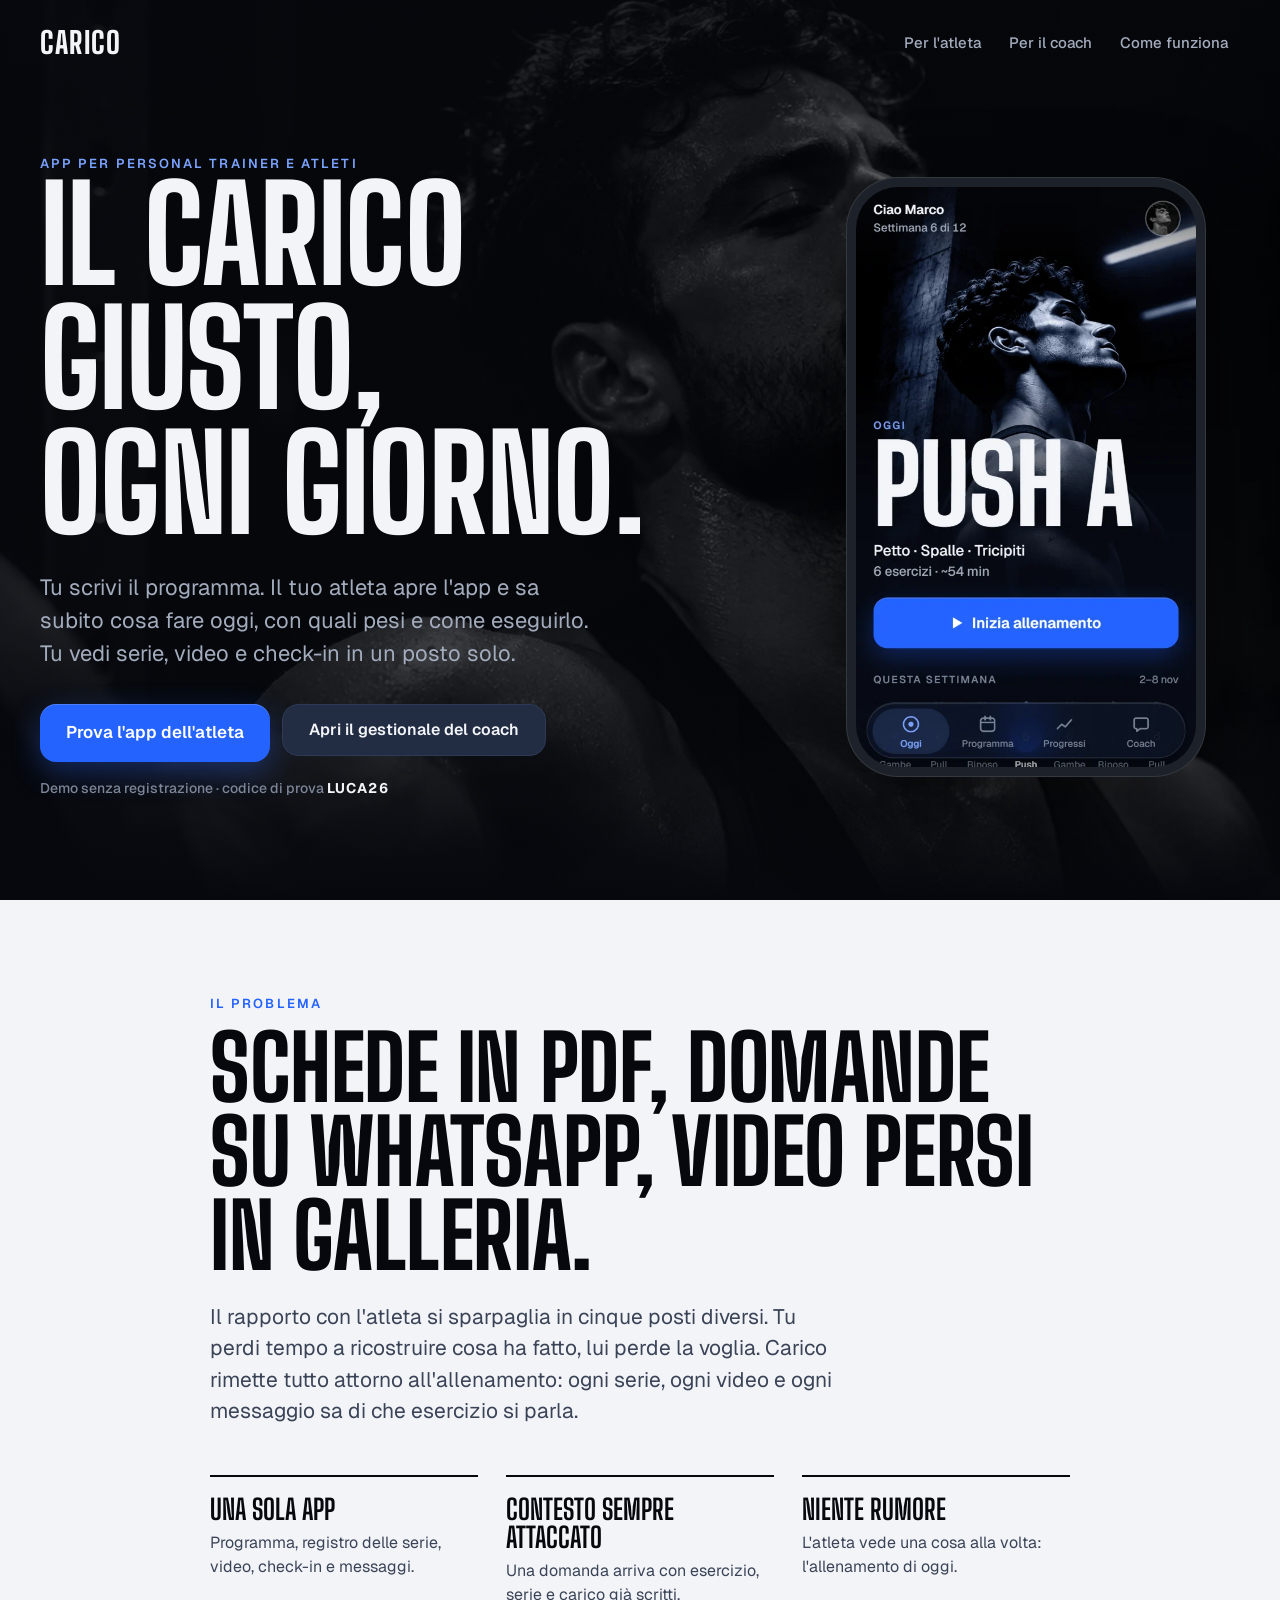
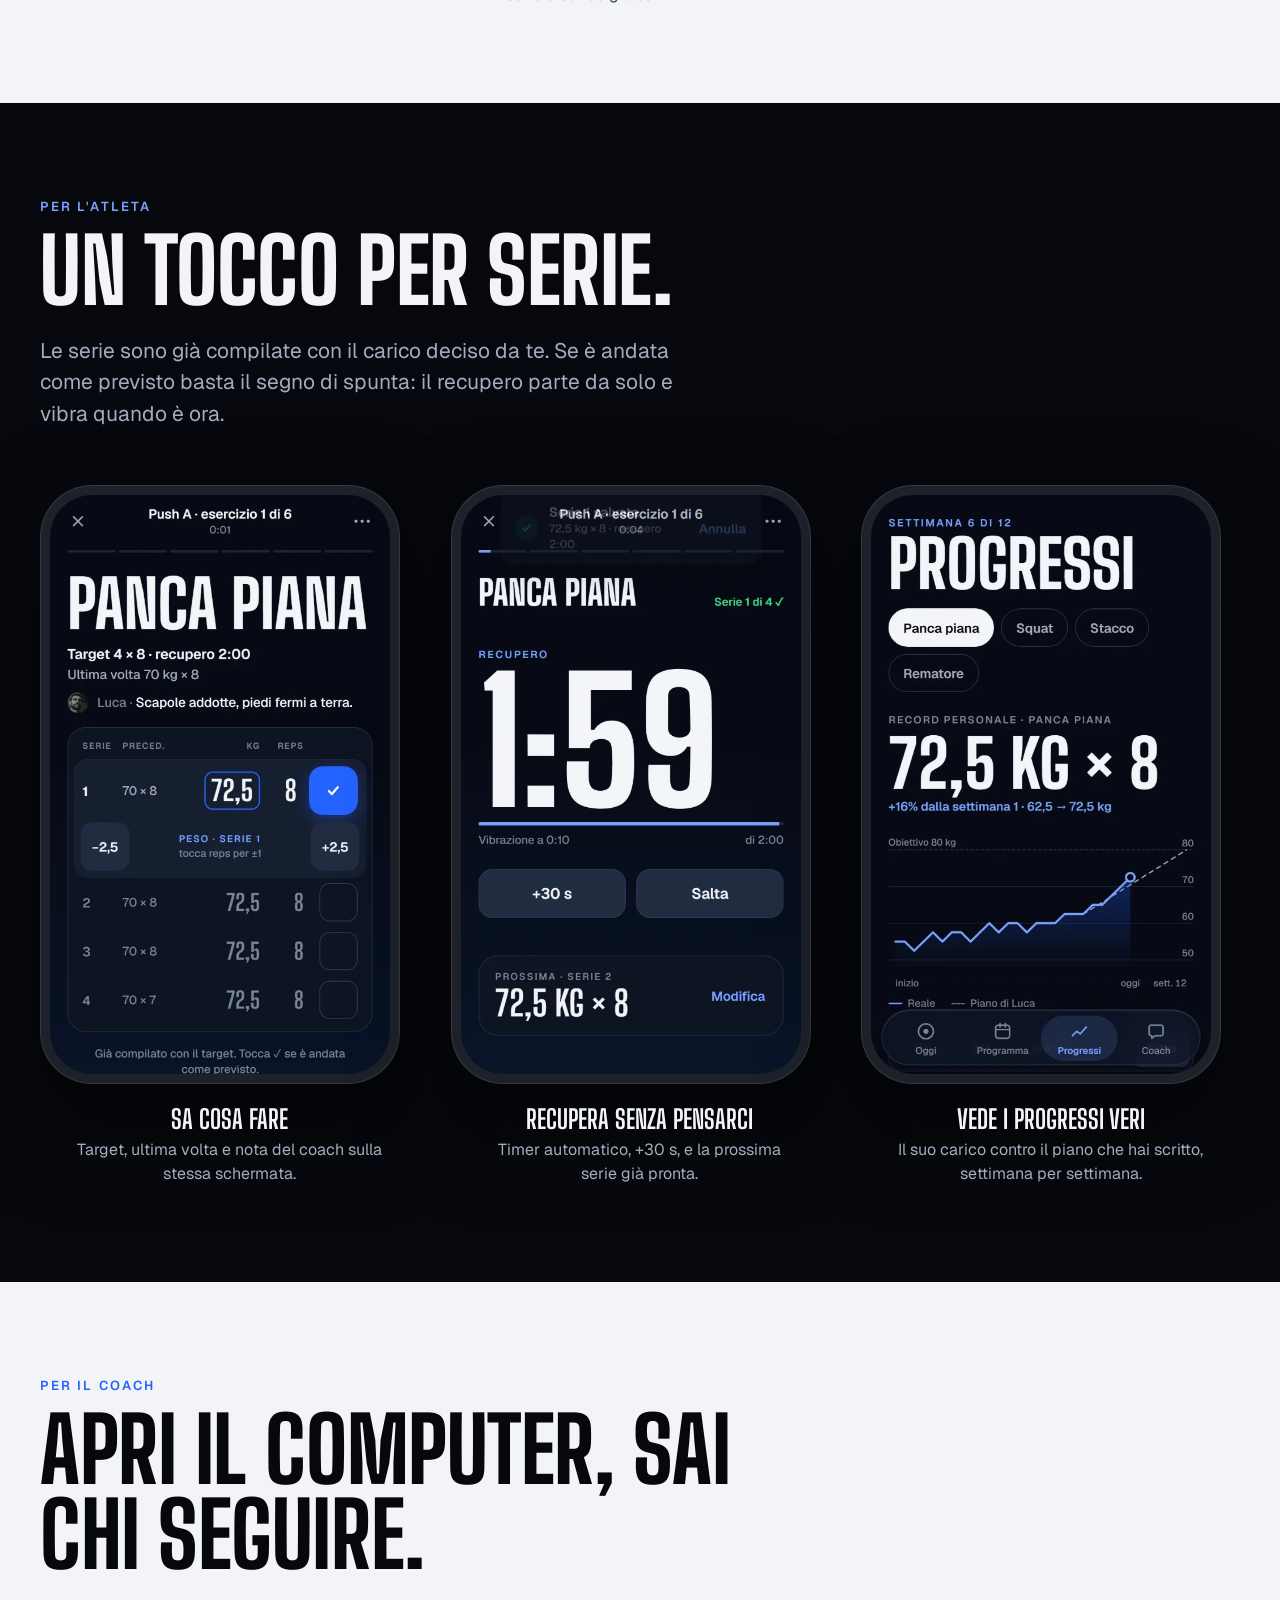
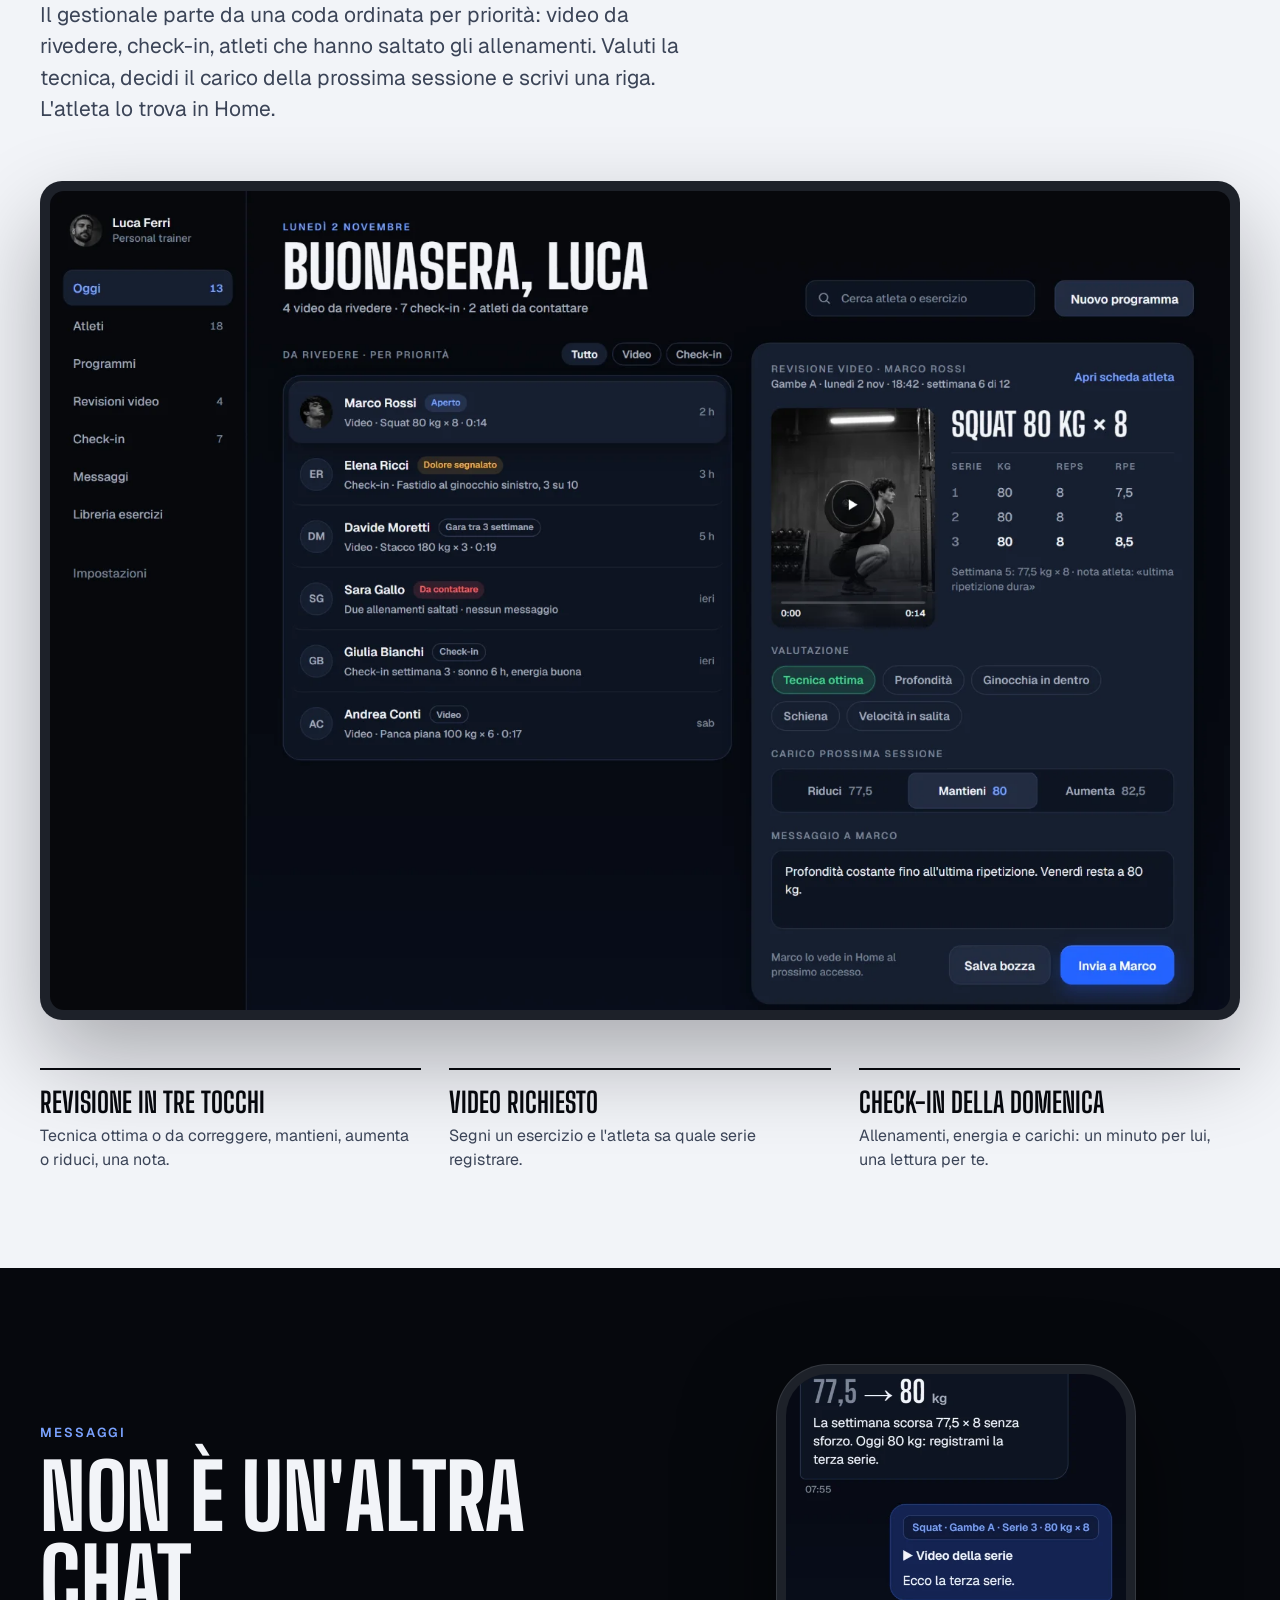
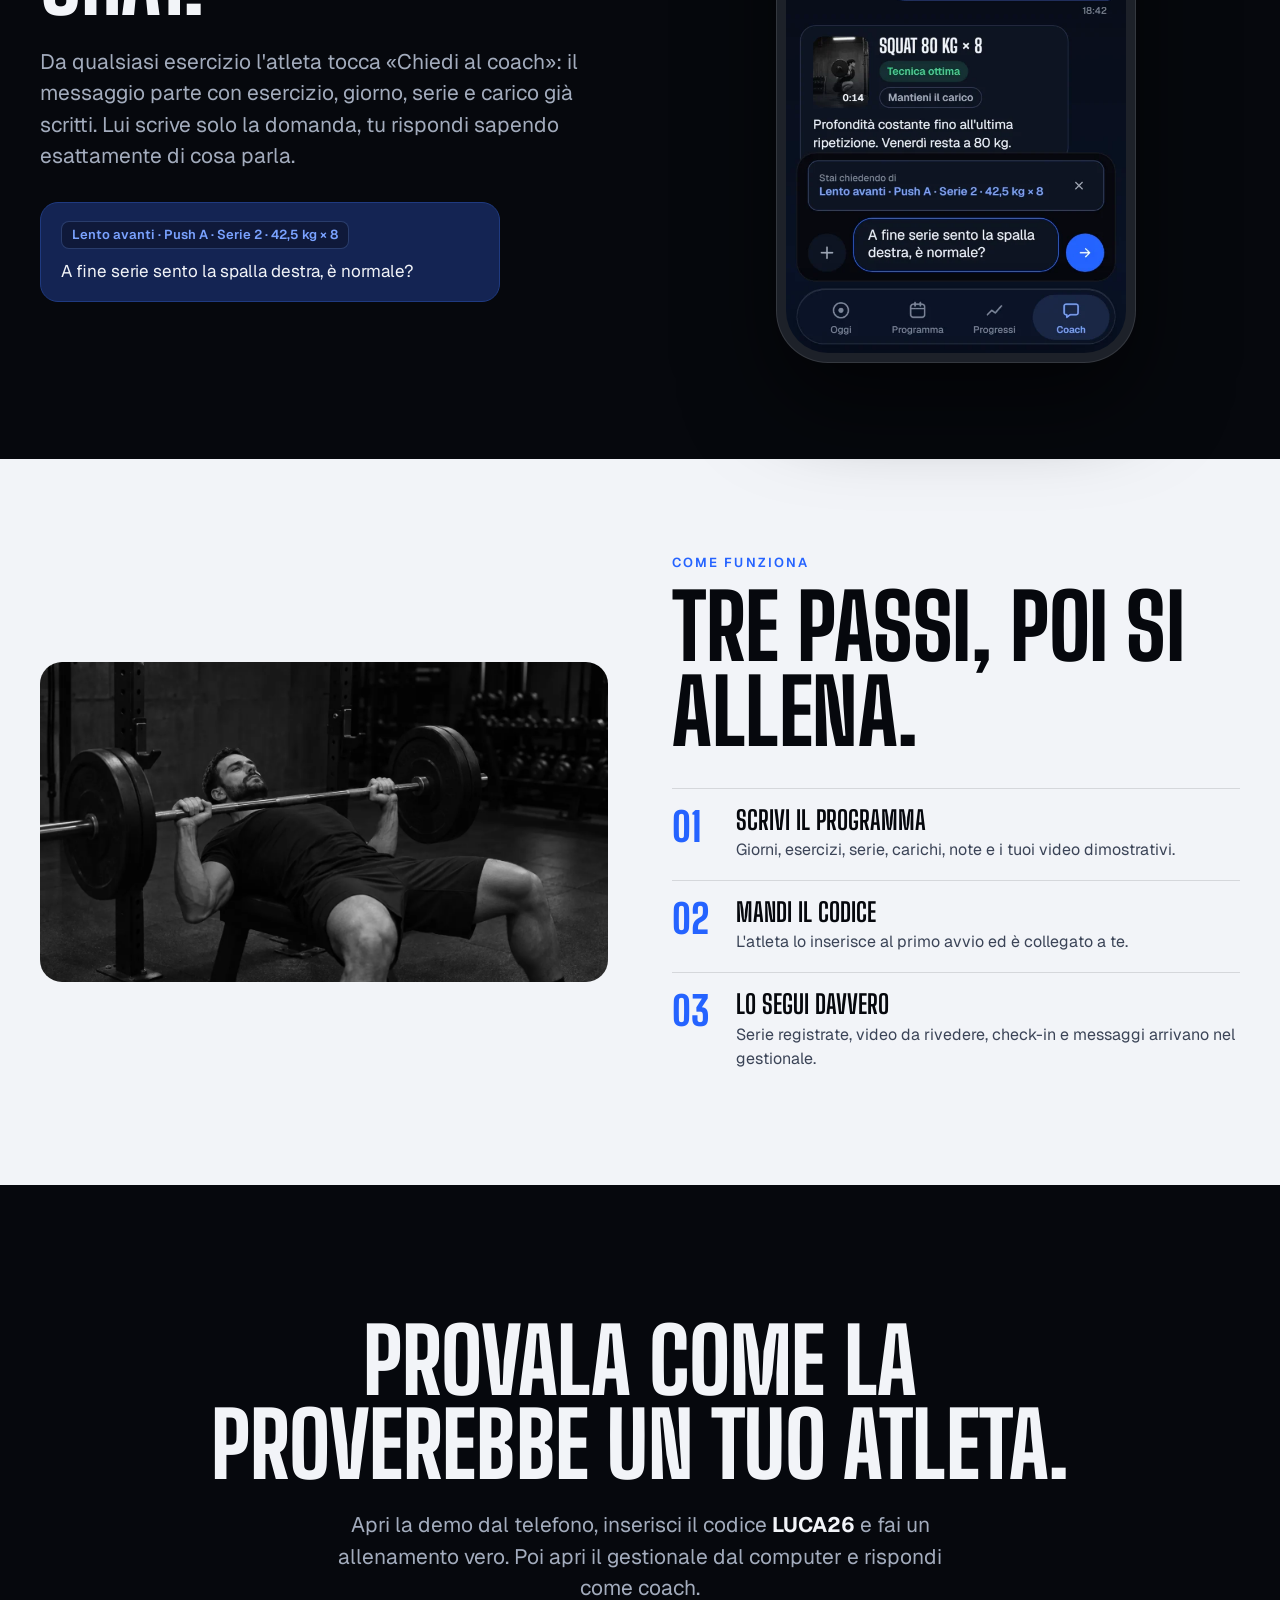
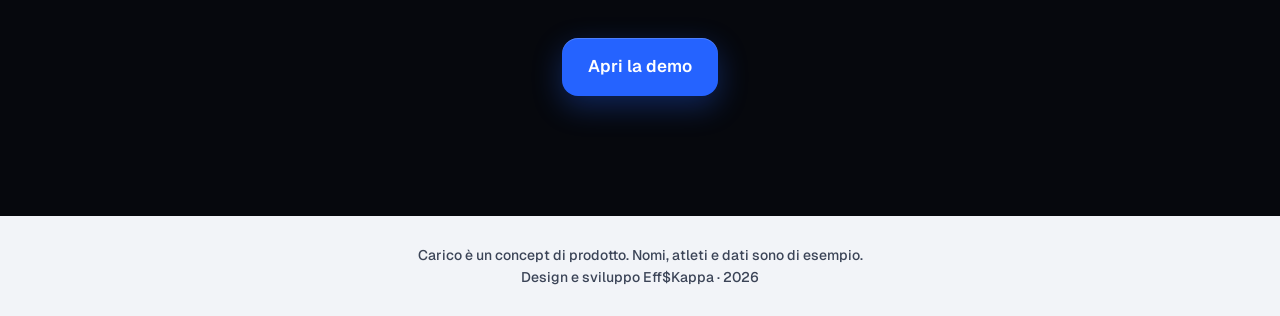
==== commit 618a284c: "feat: sito Carico, progressi, primo avvio col codice, traguardi, design 2026 - sito di presentazione" ====
--- a/index.html
+++ b/index.html
@@ -2,62 +2,139 @@
 <html lang="it">
 <head>
 <meta charset="utf-8">
-<meta name="viewport" content="width=device-width, initial-scale=1, viewport-fit=cover">
+<meta name="viewport" content="width=device-width, initial-scale=1">
 <meta name="robots" content="noindex, nofollow">
 <meta name="theme-color" content="#06080D">
-<meta name="apple-mobile-web-app-capable" content="yes">
-<meta name="apple-mobile-web-app-status-bar-style" content="black-translucent">
-<title>Oggi · Coaching</title>
+<title>Carico · L'app per personal trainer che seguono davvero</title>
+<meta name="description" content="Programma, serie registrate, video della tecnica e messaggi con il contesto dell'allenamento: l'app che collega personal trainer e atleti.">
 <link rel="preconnect" href="https://fonts.googleapis.com">
 <link rel="preconnect" href="https://fonts.gstatic.com" crossorigin>
 <link href="https://fonts.googleapis.com/css2?family=Big+Shoulders+Display:wght@600;700;800&family=Geist:wght@400;500;600;700&display=swap" rel="stylesheet">
 <link rel="stylesheet" href="assets/css/sistema.css">
-<link rel="stylesheet" href="assets/css/app.css">
-<link rel="stylesheet" href="assets/css/schermate.css">
+<link rel="stylesheet" href="assets/css/sito.css">
 </head>
 <body>
-<div class="app">
-  <main class="vista schermo" data-vista="oggi" aria-live="polite"></main>
-  <main class="vista" data-vista="allenamento" hidden></main>
-  <main class="vista schermo" data-vista="programma" hidden></main>
-  <main class="vista" data-vista="checkin" hidden></main>
-  <main class="vista" data-vista="coach" hidden></main>
 
-  <nav class="menu" aria-label="Menu principale">
-    <a class="voce attiva" href="#oggi" aria-current="page">
-      <svg width="24" height="24" viewBox="0 0 24 24" aria-hidden="true"><circle cx="12" cy="12" r="8.5" fill="none" stroke="currentColor" stroke-width="1.8"/><circle cx="12" cy="12" r="3" fill="currentColor"/></svg>
-      Oggi
-    </a>
-    <a class="voce" href="#programma">
-      <svg width="24" height="24" viewBox="0 0 24 24" aria-hidden="true"><rect x="4" y="5" width="16" height="15" rx="3" fill="none" stroke="currentColor" stroke-width="1.8"/><path d="M4 10h16M9 3v4M15 3v4" stroke="currentColor" stroke-width="1.8" stroke-linecap="round"/></svg>
-      Programma
-    </a>
-    <span class="voce in-arrivo" aria-disabled="true" title="In progettazione">
-      <svg width="24" height="24" viewBox="0 0 24 24" aria-hidden="true"><polyline points="4,17 9,12 13,15 20,7" fill="none" stroke="currentColor" stroke-width="1.8" stroke-linecap="round" stroke-linejoin="round"/></svg>
-      Progressi
-    </span>
-    <a class="voce" href="#coach" id="voce-coach">
-      <svg width="24" height="24" viewBox="0 0 24 24" aria-hidden="true"><path d="M6 5h12a2 2 0 0 1 2 2v8a2 2 0 0 1-2 2h-7l-4 3v-3H6a2 2 0 0 1-2-2V7a2 2 0 0 1 2-2z" fill="none" stroke="currentColor" stroke-width="1.8" stroke-linejoin="round"/></svg>
-      Coach
-    </a>
+<header class="testata-sito">
+  <a class="marchio-sito" href="#inizio" aria-label="Carico, inizio pagina">CARICO</a>
+  <nav aria-label="Sezioni">
+    <a href="#atleta">Per l'atleta</a>
+    <a href="#coach">Per il coach</a>
+    <a href="#come">Come funziona</a>
   </nav>
-</div>
+</header>
 
-<div class="avviso" id="avviso" role="status" aria-live="polite">
-  <span class="spunta"><svg width="14" height="14" viewBox="0 0 16 16"><path d="M3.5 8.5l3 3 6-7" fill="none" stroke="#3DD68C" stroke-width="2" stroke-linecap="round" stroke-linejoin="round"/></svg></span>
-  <div style="flex:1"><strong></strong><span></span></div>
-  <button class="link-azione">Annulla</button>
-</div>
+<main id="inizio">
+  <!-- 1 · scuro -->
+  <section class="apertura scuro">
+    <div class="apertura-foto"><img src="assets/foto/sito-hero.webp" alt="" fetchpriority="high"></div>
+    <div class="contenitore apertura-griglia">
+      <div class="apertura-testo">
+        <span class="sopratitolo">App per personal trainer e atleti</span>
+        <h1>Il carico giusto,<br>ogni giorno.</h1>
+        <p class="sottotitolo">Tu scrivi il programma. Il tuo atleta apre l'app e sa subito cosa fare oggi, con quali pesi e come eseguirlo. Tu vedi serie, video e check-in in un posto solo.</p>
+        <div class="azioni-apertura">
+          <a class="btn-primario" href="app.html">Prova l'app dell'atleta</a>
+          <a class="btn-secondario" href="coach.html">Apri il gestionale del coach</a>
+        </div>
+        <p class="nota-demo">Demo senza registrazione · codice di prova <b>LUCA26</b></p>
+      </div>
+      <figure class="telefono"><img src="assets/sito/app-oggi.webp" alt="Schermata Oggi: Push A, petto spalle tricipiti, 6 esercizi, pulsante Inizia allenamento, settimana e messaggio del coach" width="600" height="1022"></figure>
+    </div>
+  </section>
 
-<input type="file" id="file-video" accept="video/*" capture="environment" hidden>
-<input type="file" id="file-allegato" accept="image/*,video/*" hidden>
+  <!-- 2 · chiaro -->
+  <section class="chiaro" aria-labelledby="t-problema">
+    <div class="contenitore stretto">
+      <span class="sopratitolo">Il problema</span>
+      <h2 id="t-problema">Schede in PDF, domande su WhatsApp, video persi in galleria.</h2>
+      <p class="testo-grande">Il rapporto con l'atleta si sparpaglia in cinque posti diversi. Tu perdi tempo a ricostruire cosa ha fatto, lui perde la voglia. Carico rimette tutto attorno all'allenamento: ogni serie, ogni video e ogni messaggio sa di che esercizio si parla.</p>
+      <ul class="tre-punti">
+        <li><b>Una sola app</b><span>Programma, registro delle serie, video, check-in e messaggi.</span></li>
+        <li><b>Contesto sempre attaccato</b><span>Una domanda arriva con esercizio, serie e carico già scritti.</span></li>
+        <li><b>Niente rumore</b><span>L'atleta vede una cosa alla volta: l'allenamento di oggi.</span></li>
+      </ul>
+    </div>
+  </section>
 
-<script src="assets/js/dati.js"></script>
-<script src="assets/js/comune.js"></script>
-<script src="assets/js/oggi.js"></script>
-<script src="assets/js/allenamento.js"></script>
-<script src="assets/js/programma.js"></script>
-<script src="assets/js/checkin.js"></script>
-<script src="assets/js/chat.js"></script>
+  <!-- 3 · scuro -->
+  <section class="scuro" id="atleta" aria-labelledby="t-atleta">
+    <div class="contenitore">
+      <div class="intestazione-sezione">
+        <span class="sopratitolo">Per l'atleta</span>
+        <h2 id="t-atleta">Un tocco per serie.</h2>
+        <p class="testo-grande">Le serie sono già compilate con il carico deciso da te. Se è andata come previsto basta il segno di spunta: il recupero parte da solo e vibra quando è ora.</p>
+      </div>
+      <div class="fila-telefoni">
+        <figure><div class="telefono"><img src="assets/sito/app-allenamento.webp" alt="Panca piana: target 4 × 8, ultima volta 70 kg × 8, serie già compilate a 72,5 kg" width="600" height="1022" loading="lazy"></div><figcaption><b>Sa cosa fare</b>Target, ultima volta e nota del coach sulla stessa schermata.</figcaption></figure>
+        <figure><div class="telefono"><img src="assets/sito/app-recupero.webp" alt="Recupero con il timer grande, +30 secondi e Salta" width="600" height="1022" loading="lazy"></div><figcaption><b>Recupera senza pensarci</b>Timer automatico, +30 s, e la prossima serie già pronta.</figcaption></figure>
+        <figure><div class="telefono"><img src="assets/sito/app-progressi.webp" alt="Progressi della panca piana: 70 kg × 8, grafico reale contro piano del coach" width="600" height="1022" loading="lazy"></div><figcaption><b>Vede i progressi veri</b>Il suo carico contro il piano che hai scritto, settimana per settimana.</figcaption></figure>
+      </div>
+    </div>
+  </section>
+
+  <!-- 4 · chiaro -->
+  <section class="chiaro" id="coach" aria-labelledby="t-coach">
+    <div class="contenitore">
+      <div class="intestazione-sezione">
+        <span class="sopratitolo">Per il coach</span>
+        <h2 id="t-coach">Apri il computer, sai chi seguire.</h2>
+        <p class="testo-grande">Il gestionale parte da una coda ordinata per priorità: video da rivedere, check-in, atleti che hanno saltato gli allenamenti. Valuti la tecnica, decidi il carico della prossima sessione e scrivi una riga. L'atleta lo trova in Home.</p>
+      </div>
+      <figure class="schermo-pc"><img src="assets/sito/coach.webp" alt="Gestionale del coach: coda da rivedere, video dello squat di Marco aperto con valutazione, carico della prossima sessione e messaggio" width="1600" height="1111" loading="lazy"></figure>
+      <ul class="tre-punti">
+        <li><b>Revisione in tre tocchi</b><span>Tecnica ottima o da correggere, mantieni, aumenta o riduci, una nota.</span></li>
+        <li><b>Video richiesto</b><span>Segni un esercizio e l'atleta sa quale serie registrare.</span></li>
+        <li><b>Check-in della domenica</b><span>Allenamenti, energia e carichi: un minuto per lui, una lettura per te.</span></li>
+      </ul>
+    </div>
+  </section>
+
+  <!-- 5 · scuro -->
+  <section class="scuro" aria-labelledby="t-chat">
+    <div class="contenitore due-colonne">
+      <div>
+        <span class="sopratitolo">Messaggi</span>
+        <h2 id="t-chat">Non è un'altra chat.</h2>
+        <p class="testo-grande">Da qualsiasi esercizio l'atleta tocca «Chiedi al coach»: il messaggio parte con esercizio, giorno, serie e carico già scritti. Lui scrive solo la domanda, tu rispondi sapendo esattamente di cosa parla.</p>
+        <p class="esempio-contesto"><span>Lento avanti · Push A · Serie 2 · 42,5 kg × 8</span>A fine serie sento la spalla destra, è normale?</p>
+      </div>
+      <figure class="telefono"><img src="assets/sito/app-chat.webp" alt="Chat con il coach: il riferimento all'esercizio è già inserito sopra il messaggio" width="600" height="1022" loading="lazy"></figure>
+    </div>
+  </section>
+
+  <!-- 6 · chiaro -->
+  <section class="chiaro" id="come" aria-labelledby="t-come">
+    <div class="contenitore due-colonne inverso">
+      <figure class="foto-sezione"><img src="assets/foto/sito-coach.webp" alt="Un personal trainer si allena alla panca in una palestra industriale" loading="lazy"></figure>
+      <div>
+        <span class="sopratitolo">Come funziona</span>
+        <h2 id="t-come">Tre passi, poi si allena.</h2>
+        <ol class="passi">
+          <li><b>Scrivi il programma</b><span>Giorni, esercizi, serie, carichi, note e i tuoi video dimostrativi.</span></li>
+          <li><b>Mandi il codice</b><span>L'atleta lo inserisce al primo avvio ed è collegato a te.</span></li>
+          <li><b>Lo segui davvero</b><span>Serie registrate, video da rivedere, check-in e messaggi arrivano nel gestionale.</span></li>
+        </ol>
+      </div>
+    </div>
+  </section>
+
+  <!-- 7 · scuro -->
+  <section class="scuro chiusura" aria-labelledby="t-prova">
+    <div class="contenitore stretto">
+      <h2 id="t-prova">Provala come la proverebbe un tuo atleta.</h2>
+      <p class="testo-grande">Apri la demo dal telefono, inserisci il codice <b>LUCA26</b> e fai un allenamento vero. Poi apri il gestionale dal computer e rispondi come coach.</p>
+      <div class="azioni-apertura centro">
+        <a class="btn-primario" href="app.html">Apri la demo</a>
+      </div>
+    </div>
+  </section>
+</main>
+
+<footer class="piede">
+  <p>Carico è un concept di prodotto. Nomi, atleti e dati sono di esempio.</p>
+  <p>Design e sviluppo Eff$Kappa · 2026</p>
+</footer>
+
 </body>
 </html>
--- a/assets/css/sito.css
+++ b/assets/css/sito.css
@@ -0,0 +1,107 @@
+/* Sito di presentazione di Carico. Stesso sistema dell'app: sezioni scure e chiare alternate,
+   foto grandi, testi grandi, nessun effetto che segue il mouse, nessuna parte fissa allo scorrimento. */
+html { scroll-behavior: smooth; }
+@media (prefers-reduced-motion: reduce) { html { scroll-behavior: auto; } }
+body { background: var(--notte-0); }
+.contenitore { width: min(1200px, 100% - 40px); margin: 0 auto; }
+.contenitore.stretto { width: min(860px, 100% - 40px); }
+section { padding: 96px 0; }
+h1, h2 { margin: 0; font-family: var(--display); font-weight: 800; text-transform: uppercase; line-height: .94; letter-spacing: -.005em; } /* sotto .94 la virgola di «GIUSTO,» tocca la riga dopo */
+h1 { font-size: clamp(64px, 11vw, 132px); }
+h2 { font-size: clamp(48px, 7vw, 92px); margin-top: 14px; }
+.sopratitolo { display: block; font: 600 13px/16px var(--testo); letter-spacing: .16em; color: var(--voltaico-chiaro); text-transform: uppercase; }
+.testo-grande { font: 400 clamp(18px, 2vw, 21px)/1.5 var(--testo); color: var(--ardesia); margin: 22px 0 0; max-width: 640px; text-wrap: pretty; }
+.testo-grande b { color: var(--gesso); }
+a.btn-primario, a.btn-secondario { text-decoration: none; padding: 0 26px; }
+a.btn-primario { color: #fff; }
+a.btn-secondario { color: var(--gesso); }
+
+/* Sezioni chiare */
+.chiaro { background: var(--gesso); color: var(--notte-0); }
+.chiaro .sopratitolo { color: var(--voltaico); }
+.chiaro .testo-grande { color: #3B4457; }
+
+/* Testata (non fissa) */
+.testata-sito {
+  position: absolute; z-index: 5; top: 0; left: 0; right: 0;
+  display: flex; align-items: center; gap: 24px; padding: 20px max(20px, (100% - 1200px) / 2);
+}
+.marchio-sito { min-height: 44px; display: flex; align-items: center; font: 800 30px/1 var(--display); letter-spacing: .04em; color: var(--gesso); text-decoration: none; margin-right: auto; }
+.testata-sito nav { display: flex; gap: 4px; }
+.testata-sito nav a { min-height: 44px; display: flex; align-items: center; padding: 0 12px; font: 500 15px/1 var(--testo); color: var(--ardesia); text-decoration: none; border-radius: 12px; }
+.testata-sito nav a:hover { color: var(--gesso); }
+.btn-testata { min-height: 44px; display: flex; align-items: center; padding: 0 18px; border-radius: 12px; background: var(--notte-3); border: 1px solid var(--linea-2); font: 600 15px/1 var(--testo); color: var(--gesso); text-decoration: none; }
+@media (max-width: 760px) { .testata-sito nav { display: none; } }
+
+/* 1 · Apertura */
+.apertura { position: relative; overflow: hidden; padding: 150px 0 96px; min-height: 100vh; display: flex; align-items: center; }
+.apertura-foto { position: absolute; inset: 0; }
+.apertura-foto img { width: 100%; height: 100%; object-fit: cover; object-position: 30% 25%; filter: grayscale(1) contrast(1.05); }
+.apertura-foto::before { content: ''; position: absolute; inset: 0; background: #0B2A6B; mix-blend-mode: color; opacity: .45; }
+.apertura-foto::after { content: ''; position: absolute; inset: 0; background: linear-gradient(90deg, rgba(6, 8, 13, .92) 0%, rgba(6, 8, 13, .7) 45%, rgba(6, 8, 13, .35) 100%), linear-gradient(rgba(6, 8, 13, .6), rgba(6, 8, 13, 0) 30%, rgba(6, 8, 13, 0) 70%, var(--notte-0)); }
+.apertura-griglia { position: relative; display: grid; grid-template-columns: minmax(0, 1.25fr) minmax(0, .75fr); gap: 56px; align-items: center; }
+.sottotitolo { font: 400 clamp(18px, 2vw, 22px)/1.5 var(--testo); color: var(--ardesia); margin: 26px 0 0; max-width: 560px; text-wrap: pretty; }
+.azioni-apertura { display: flex; flex-wrap: wrap; gap: 12px; margin-top: 34px; }
+.azioni-apertura.centro { justify-content: center; }
+.nota-demo { margin: 16px 0 0; font: 500 14px/20px var(--testo); color: var(--fumo); }
+.nota-demo b { color: var(--gesso); letter-spacing: .08em; }
+
+/* Telefoni con le schermate vere */
+.telefono { margin: 0; padding: 10px; border-radius: 52px; background: #1d2129; box-shadow: inset 0 0 0 1px rgba(255, 255, 255, .1), 0 40px 90px rgba(0, 0, 0, .55); max-width: 360px; justify-self: center; }
+.telefono img { width: 100%; height: auto; border-radius: 42px; }
+.chiaro .telefono { box-shadow: inset 0 0 0 1px rgba(255, 255, 255, .1), 0 30px 70px rgba(6, 8, 13, .25); }
+
+/* 2 · tre punti */
+.tre-punti { list-style: none; margin: 48px 0 0; padding: 0; display: grid; grid-template-columns: repeat(3, minmax(0, 1fr)); gap: 28px; }
+.tre-punti li { display: flex; flex-direction: column; gap: 8px; padding-top: 18px; border-top: 2px solid currentColor; }
+.tre-punti b { font: 700 28px/1 var(--display); text-transform: uppercase; }
+.tre-punti span { font: 400 16px/1.5 var(--testo); color: var(--ardesia); }
+.chiaro .tre-punti span { color: #3B4457; }
+
+/* 3 · fila di telefoni */
+.intestazione-sezione { max-width: 760px; }
+.fila-telefoni { display: grid; grid-template-columns: repeat(3, minmax(0, 1fr)); gap: 32px; margin-top: 56px; }
+.fila-telefoni figure { margin: 0; display: flex; flex-direction: column; gap: 22px; }
+.fila-telefoni figcaption { font: 400 16px/1.5 var(--testo); color: var(--ardesia); max-width: 320px; margin: 0 auto; text-align: center; }
+.fila-telefoni figcaption b { display: block; font: 700 26px/1 var(--display); text-transform: uppercase; color: var(--gesso); margin-bottom: 6px; }
+
+/* 4 · gestionale */
+.schermo-pc { margin: 56px 0 0; padding: 10px; border-radius: 22px; background: #1d2129; box-shadow: 0 40px 90px rgba(6, 8, 13, .3); }
+.schermo-pc img { width: 100%; height: auto; border-radius: 14px; display: block; }
+
+/* 5 / 6 · due colonne */
+.due-colonne { display: grid; grid-template-columns: minmax(0, 1fr) minmax(0, 1fr); gap: 64px; align-items: center; }
+.esempio-contesto { margin: 30px 0 0; padding: 18px 20px; border-radius: 18px; background: #142453; border: 1px solid #1F3A80; font: 400 17px/1.45 var(--testo); max-width: 460px; }
+.esempio-contesto span { display: block; width: fit-content; margin-bottom: 10px; padding: 4px 10px; border-radius: 8px; background: rgba(6, 8, 13, .35); border: 1px solid rgba(122, 162, 255, .25); font: 600 13px/18px var(--testo); color: var(--voltaico-chiaro); }
+.foto-sezione { margin: 0; border-radius: 22px; overflow: hidden; }
+.foto-sezione img { width: 100%; height: auto; display: block; filter: grayscale(1); }
+.passi { list-style: none; counter-reset: p; margin: 34px 0 0; padding: 0; display: flex; flex-direction: column; }
+.passi li { counter-increment: p; display: grid; grid-template-columns: 56px 1fr; column-gap: 8px; padding: 18px 0; border-top: 1px solid rgba(6, 8, 13, .12); }
+.passi li::before { content: counter(p, decimal-leading-zero); grid-row: 1 / 3; font: 800 40px/1 var(--display); color: var(--voltaico); }
+.passi b { font: 700 26px/1.05 var(--display); text-transform: uppercase; }
+.passi span { font: 400 16px/1.5 var(--testo); color: #3B4457; margin-top: 4px; }
+
+/* 7 · chiusura */
+.chiusura { text-align: center; padding: 120px 0; }
+.chiusura .testo-grande { margin-left: auto; margin-right: auto; }
+
+/* Piede: bianco, senza logo (l'ultima sezione è scura) */
+.piede { background: var(--gesso); color: #3B4457; padding: 28px 20px; text-align: center; font: 500 14px/1.6 var(--testo); }
+.piede p { margin: 0; }
+
+/* Tablet e telefono */
+@media (max-width: 960px) {
+  section { padding: 72px 0; }
+  .apertura { padding: 120px 0 72px; min-height: 0; }
+  .apertura-griglia, .due-colonne { grid-template-columns: 1fr; gap: 48px; }
+  .apertura-foto::after { background: linear-gradient(rgba(6, 8, 13, .65), rgba(6, 8, 13, .55) 40%, var(--notte-0) 100%); }
+  .telefono { max-width: 320px; }
+  .fila-telefoni { grid-template-columns: 1fr; gap: 56px; }
+  .tre-punti { grid-template-columns: 1fr; gap: 22px; }
+  .due-colonne.inverso .foto-sezione { order: 2; }
+}
+@media (max-width: 480px) {
+  .contenitore, .contenitore.stretto { width: calc(100% - 32px); }
+  .azioni-apertura a { width: 100%; }
+  .testata-sito { padding: 16px; }
+}
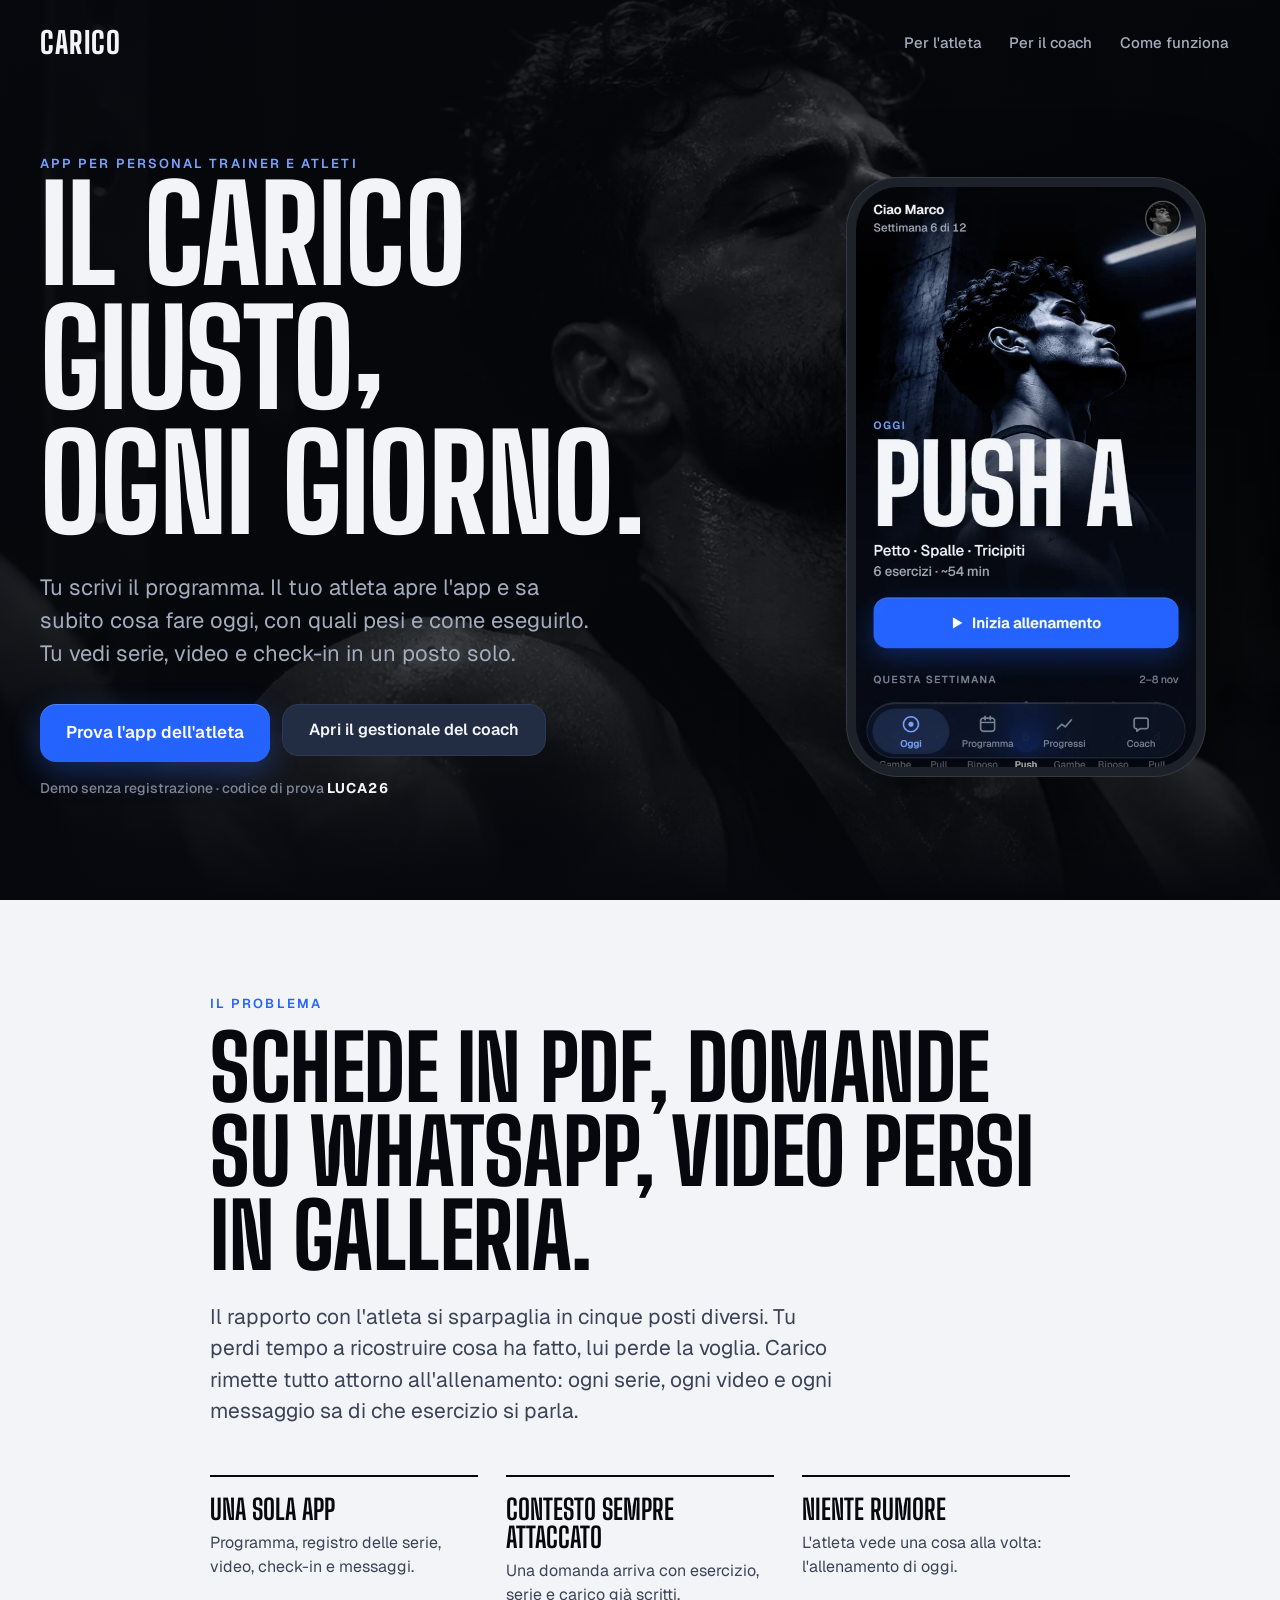
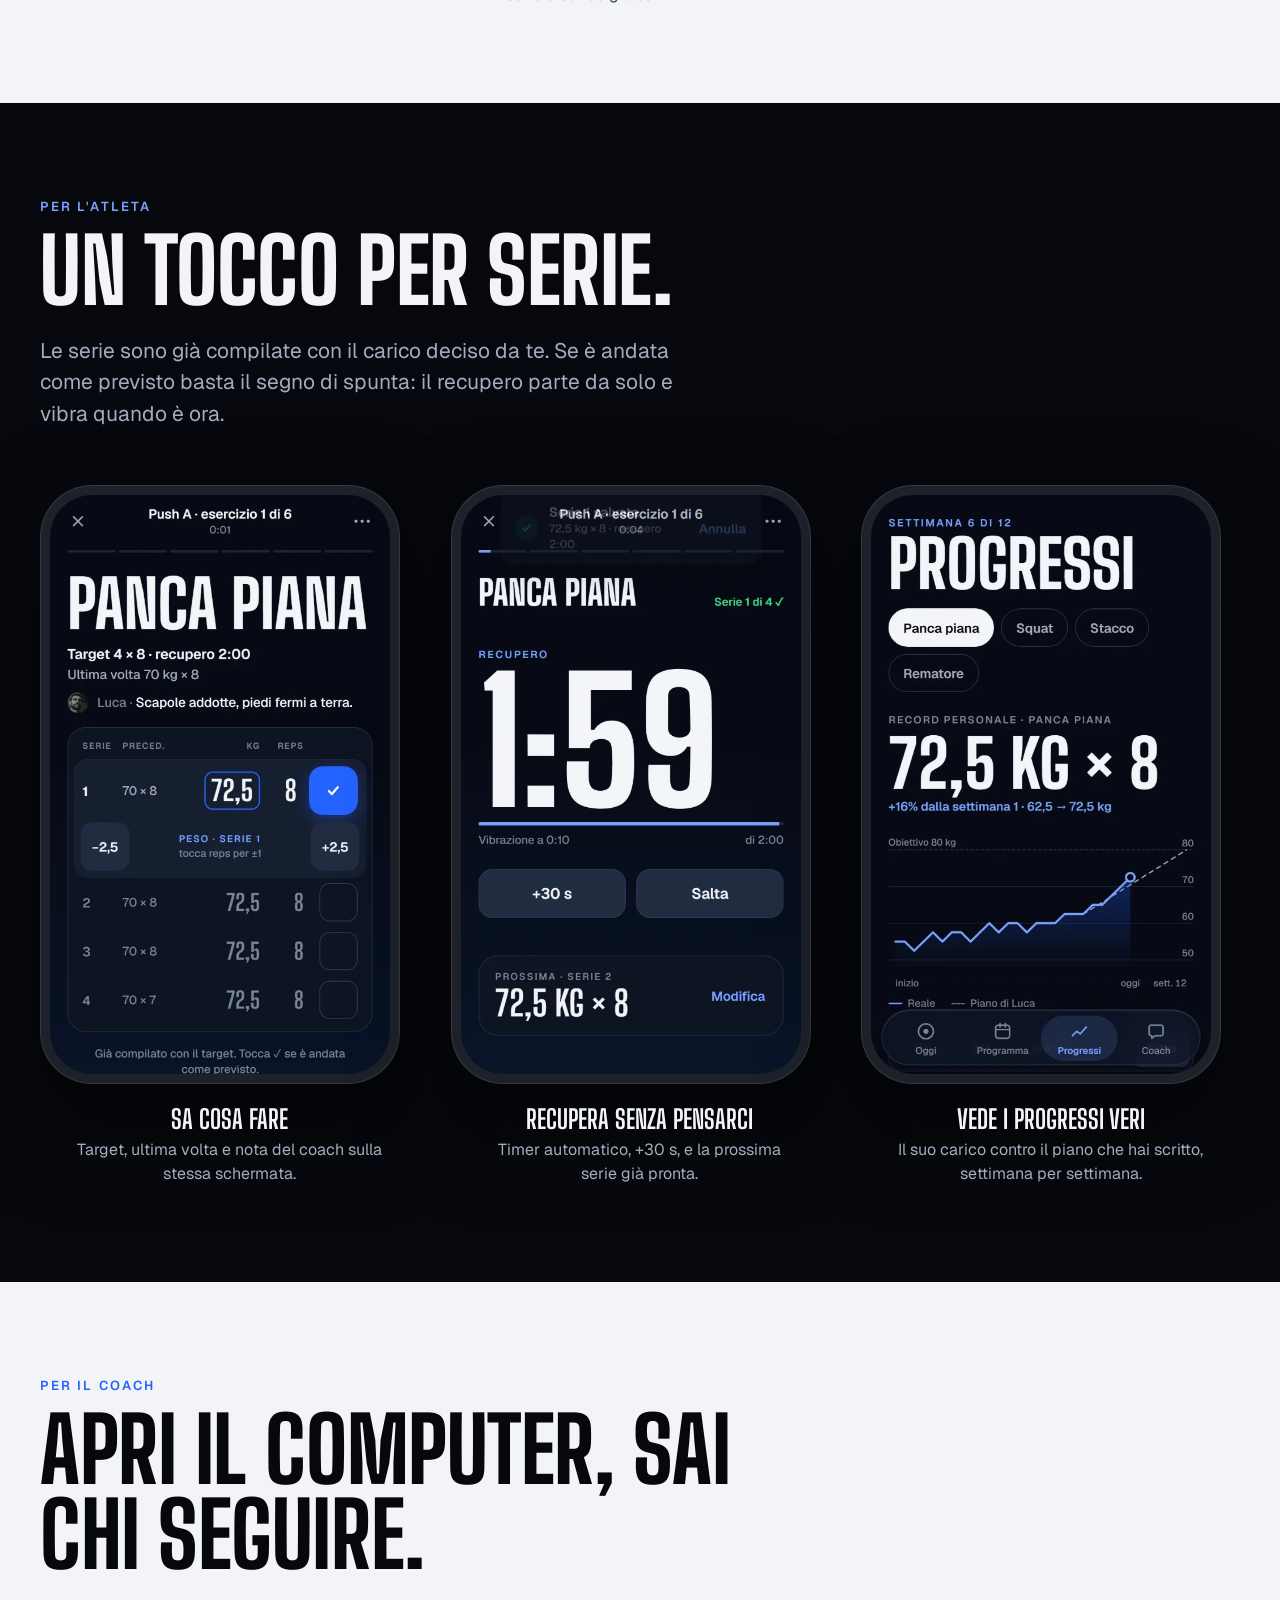
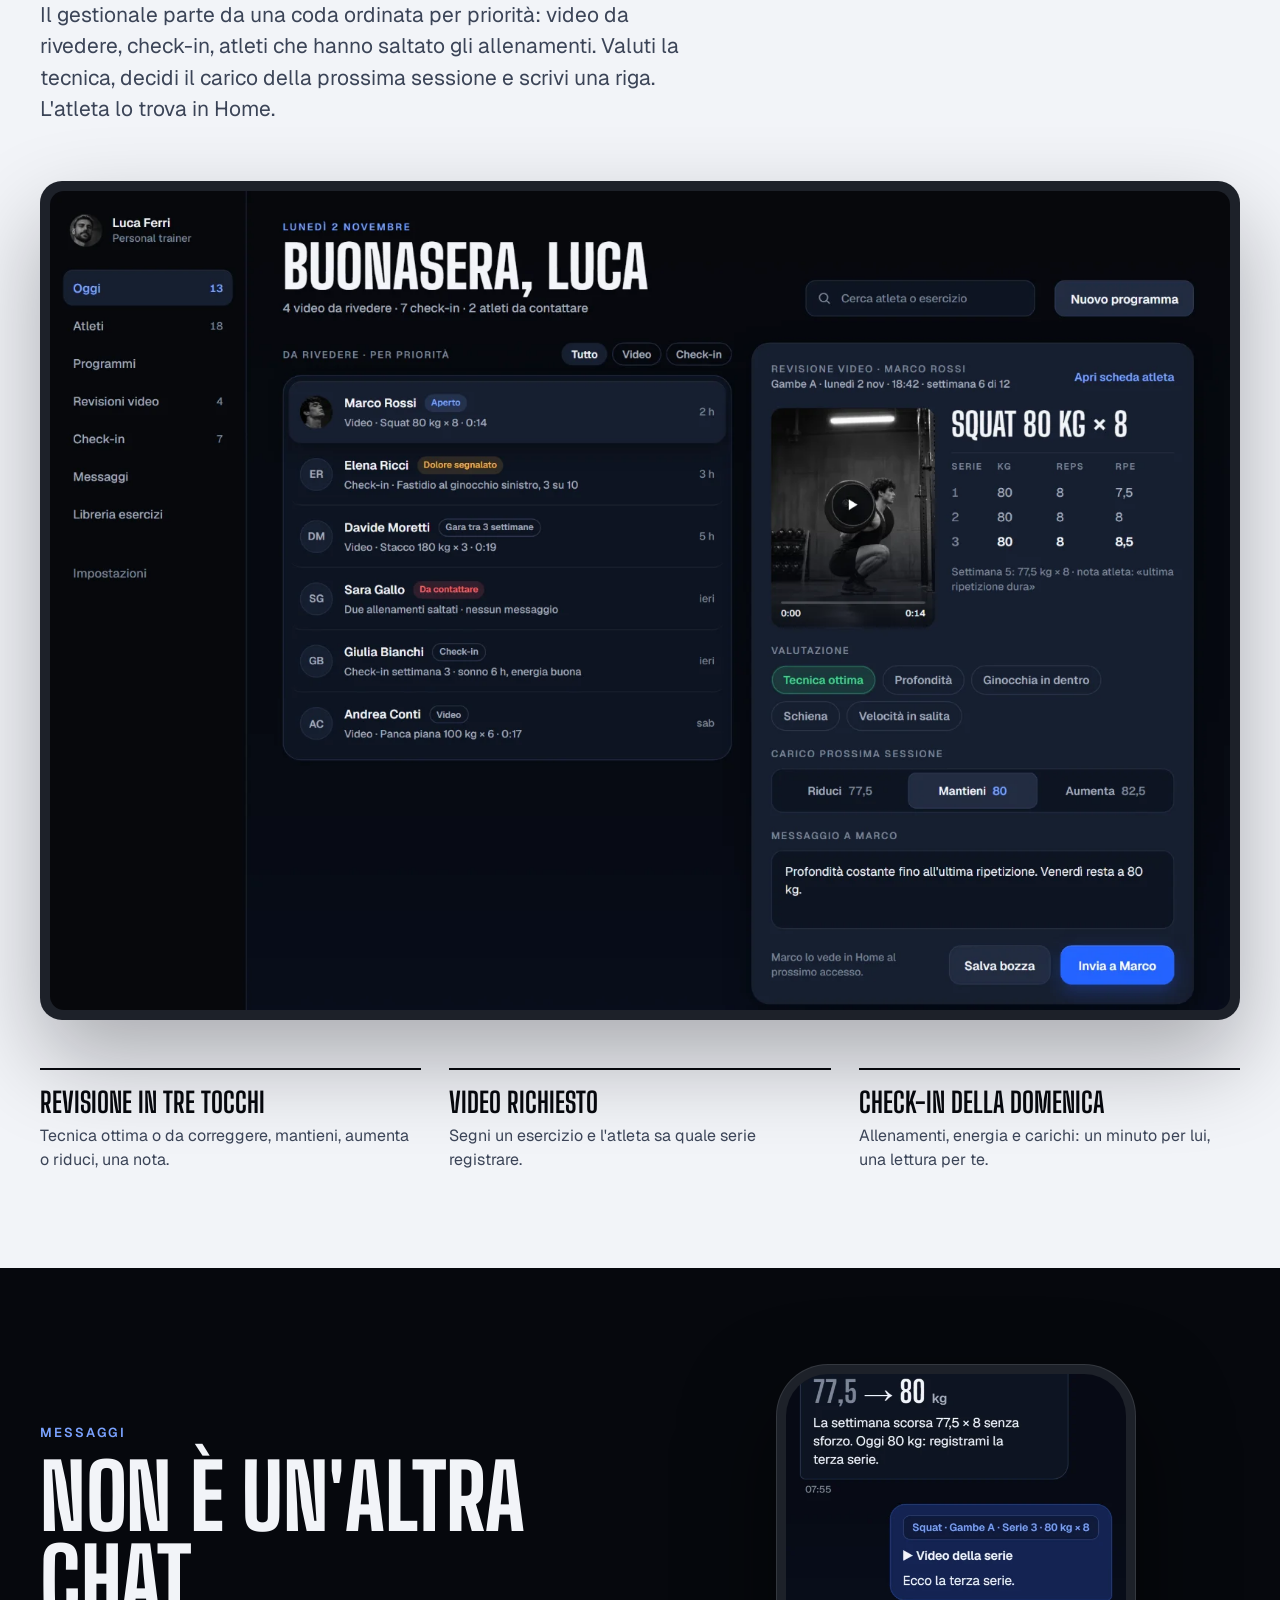
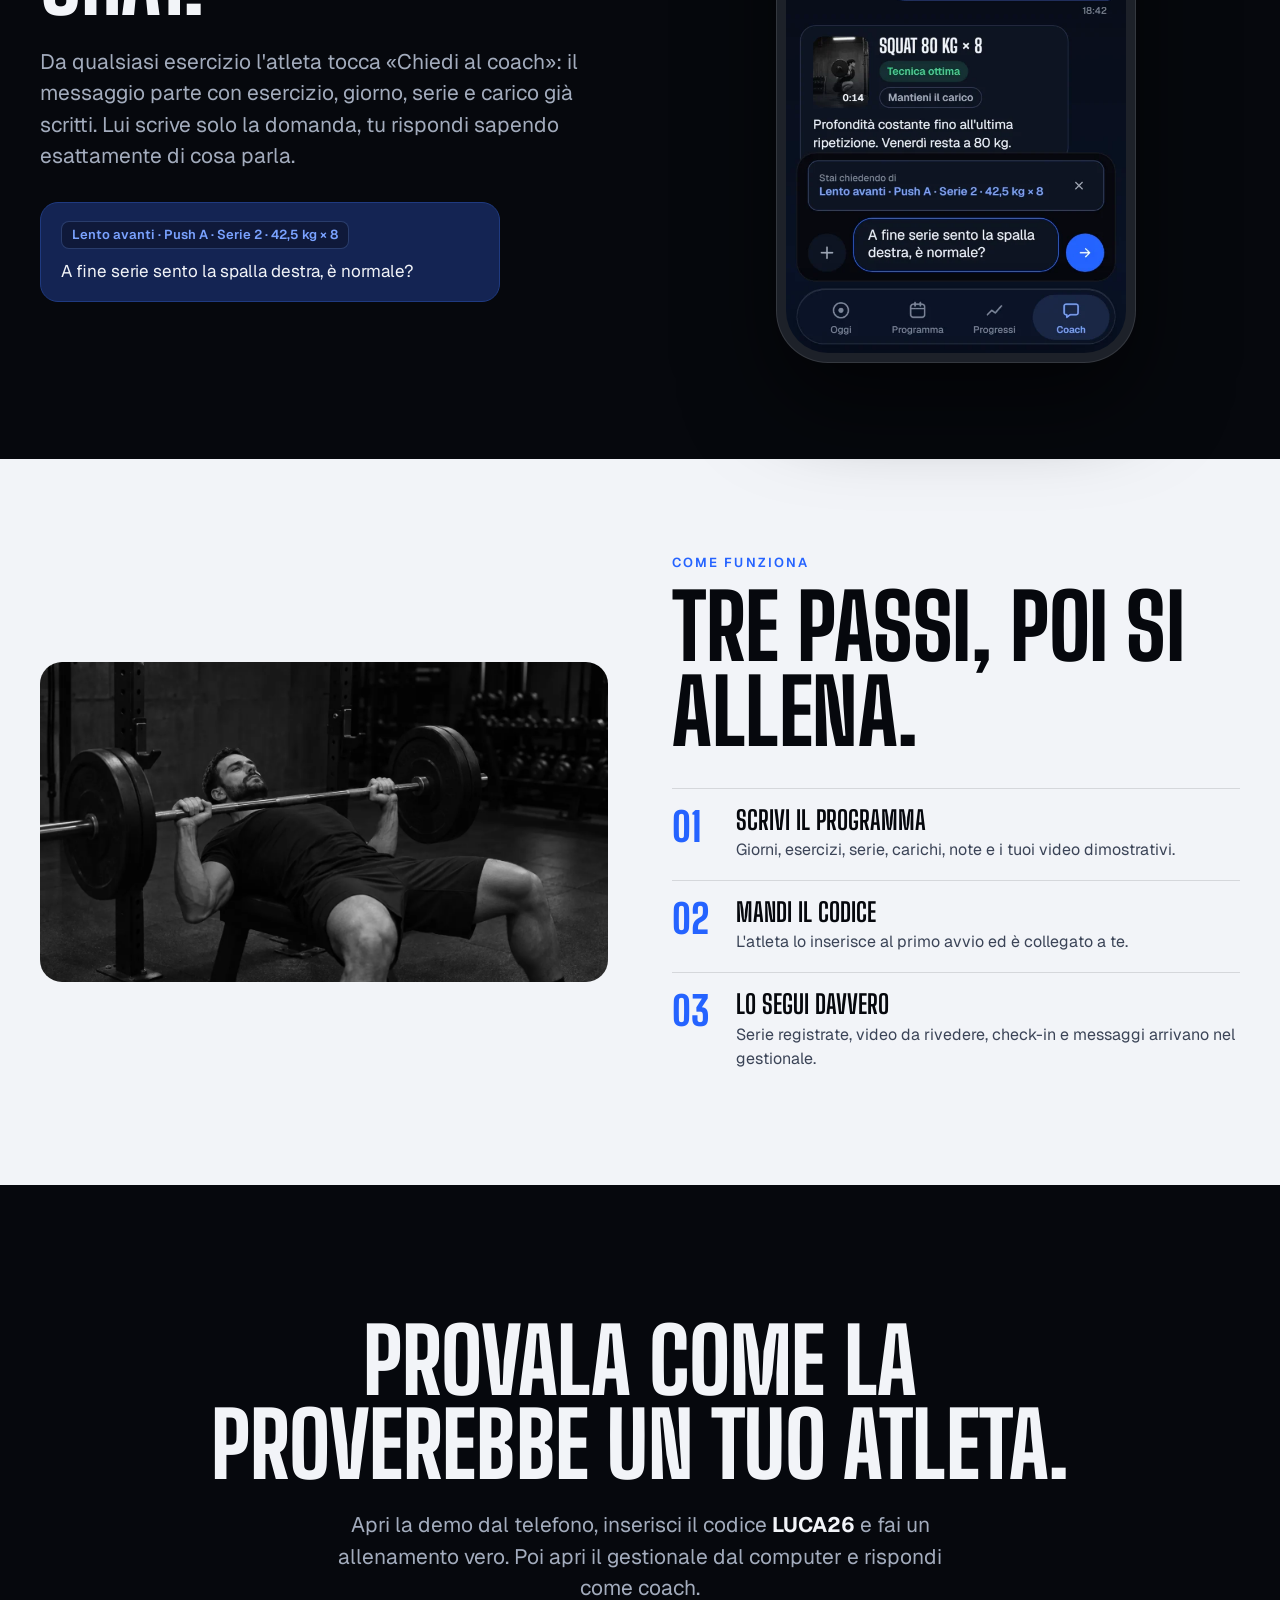
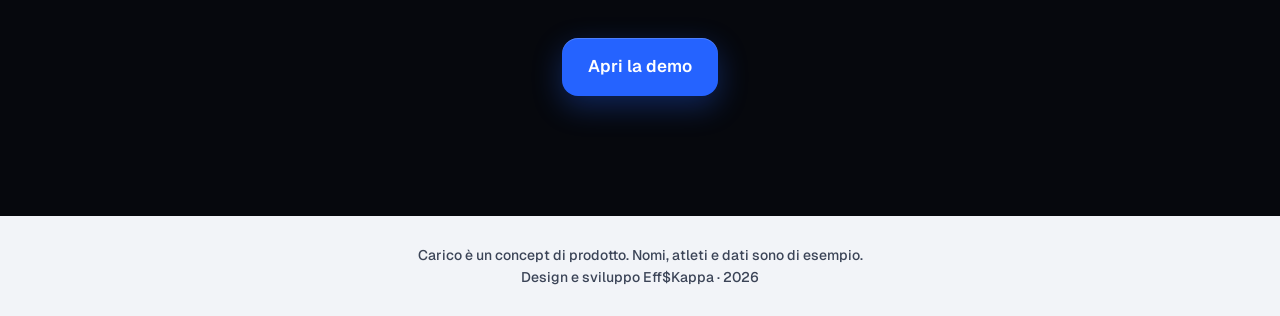
==== commit 6e9d8056: "fix: virgola del titolo che toccava la riga sotto Co-Authored-By: Claude Opus 5.5 <noreply@anthropic" ====
--- a/index.html
+++ b/index.html
@@ -31,7 +31,7 @@
     <div class="contenitore apertura-griglia">
       <div class="apertura-testo">
         <span class="sopratitolo">App per personal trainer e atleti</span>
-        <h1>Il carico giusto,<br>ogni giorno.</h1>
+        <h1>Il carico giusto<span class="virgola">,</span><br>ogni giorno.</h1>
         <p class="sottotitolo">Tu scrivi il programma. Il tuo atleta apre l'app e sa subito cosa fare oggi, con quali pesi e come eseguirlo. Tu vedi serie, video e check-in in un posto solo.</p>
         <div class="azioni-apertura">
           <a class="btn-primario" href="app.html">Prova l'app dell'atleta</a>
--- a/assets/css/sito.css
+++ b/assets/css/sito.css
@@ -8,6 +8,7 @@
 section { padding: 96px 0; }
 h1, h2 { margin: 0; font-family: var(--display); font-weight: 800; text-transform: uppercase; line-height: .94; letter-spacing: -.005em; } /* sotto .94 la virgola di «GIUSTO,» tocca la riga dopo */
 h1 { font-size: clamp(64px, 11vw, 132px); }
+.virgola { display: inline-block; transform: translateY(-.14em); } /* la coda della virgola toccava la «I» di GIORNO */
 h2 { font-size: clamp(48px, 7vw, 92px); margin-top: 14px; }
 .sopratitolo { display: block; font: 600 13px/16px var(--testo); letter-spacing: .16em; color: var(--voltaico-chiaro); text-transform: uppercase; }
 .testo-grande { font: 400 clamp(18px, 2vw, 21px)/1.5 var(--testo); color: var(--ardesia); margin: 22px 0 0; max-width: 640px; text-wrap: pretty; }
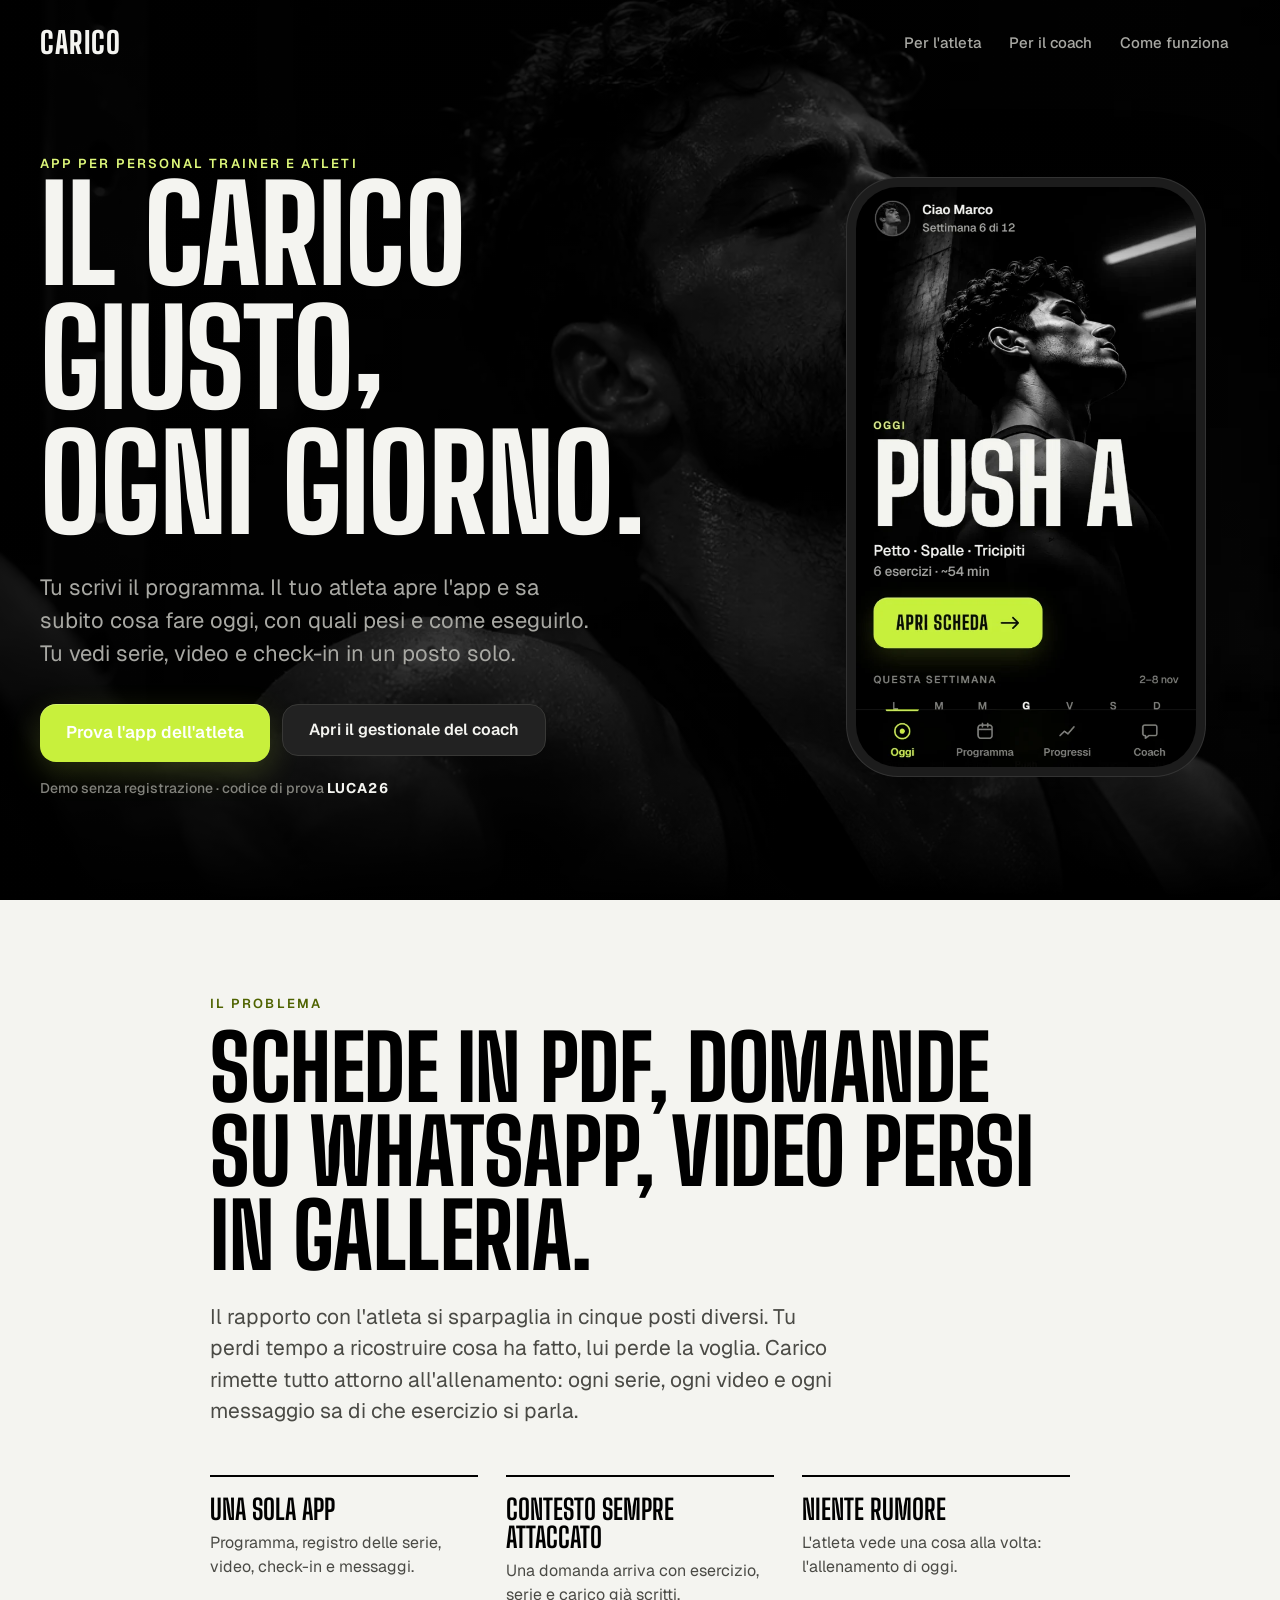
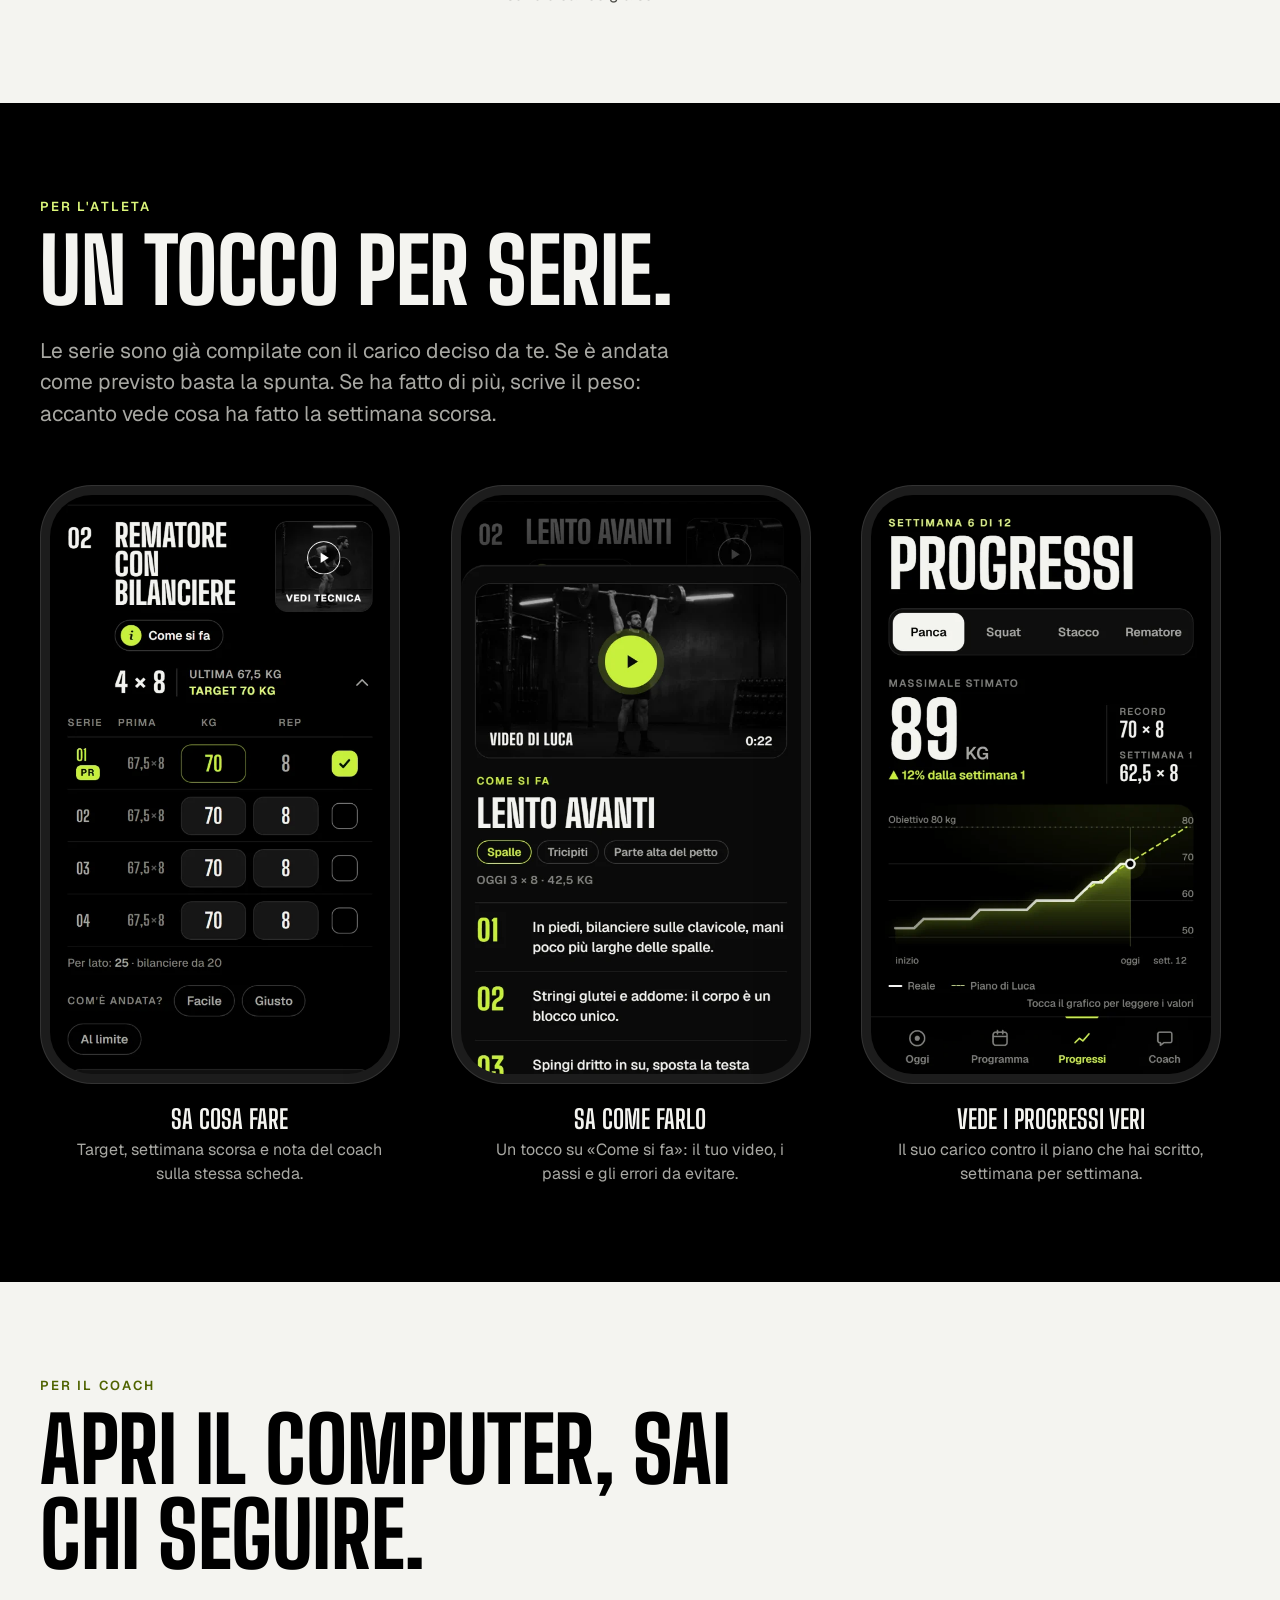
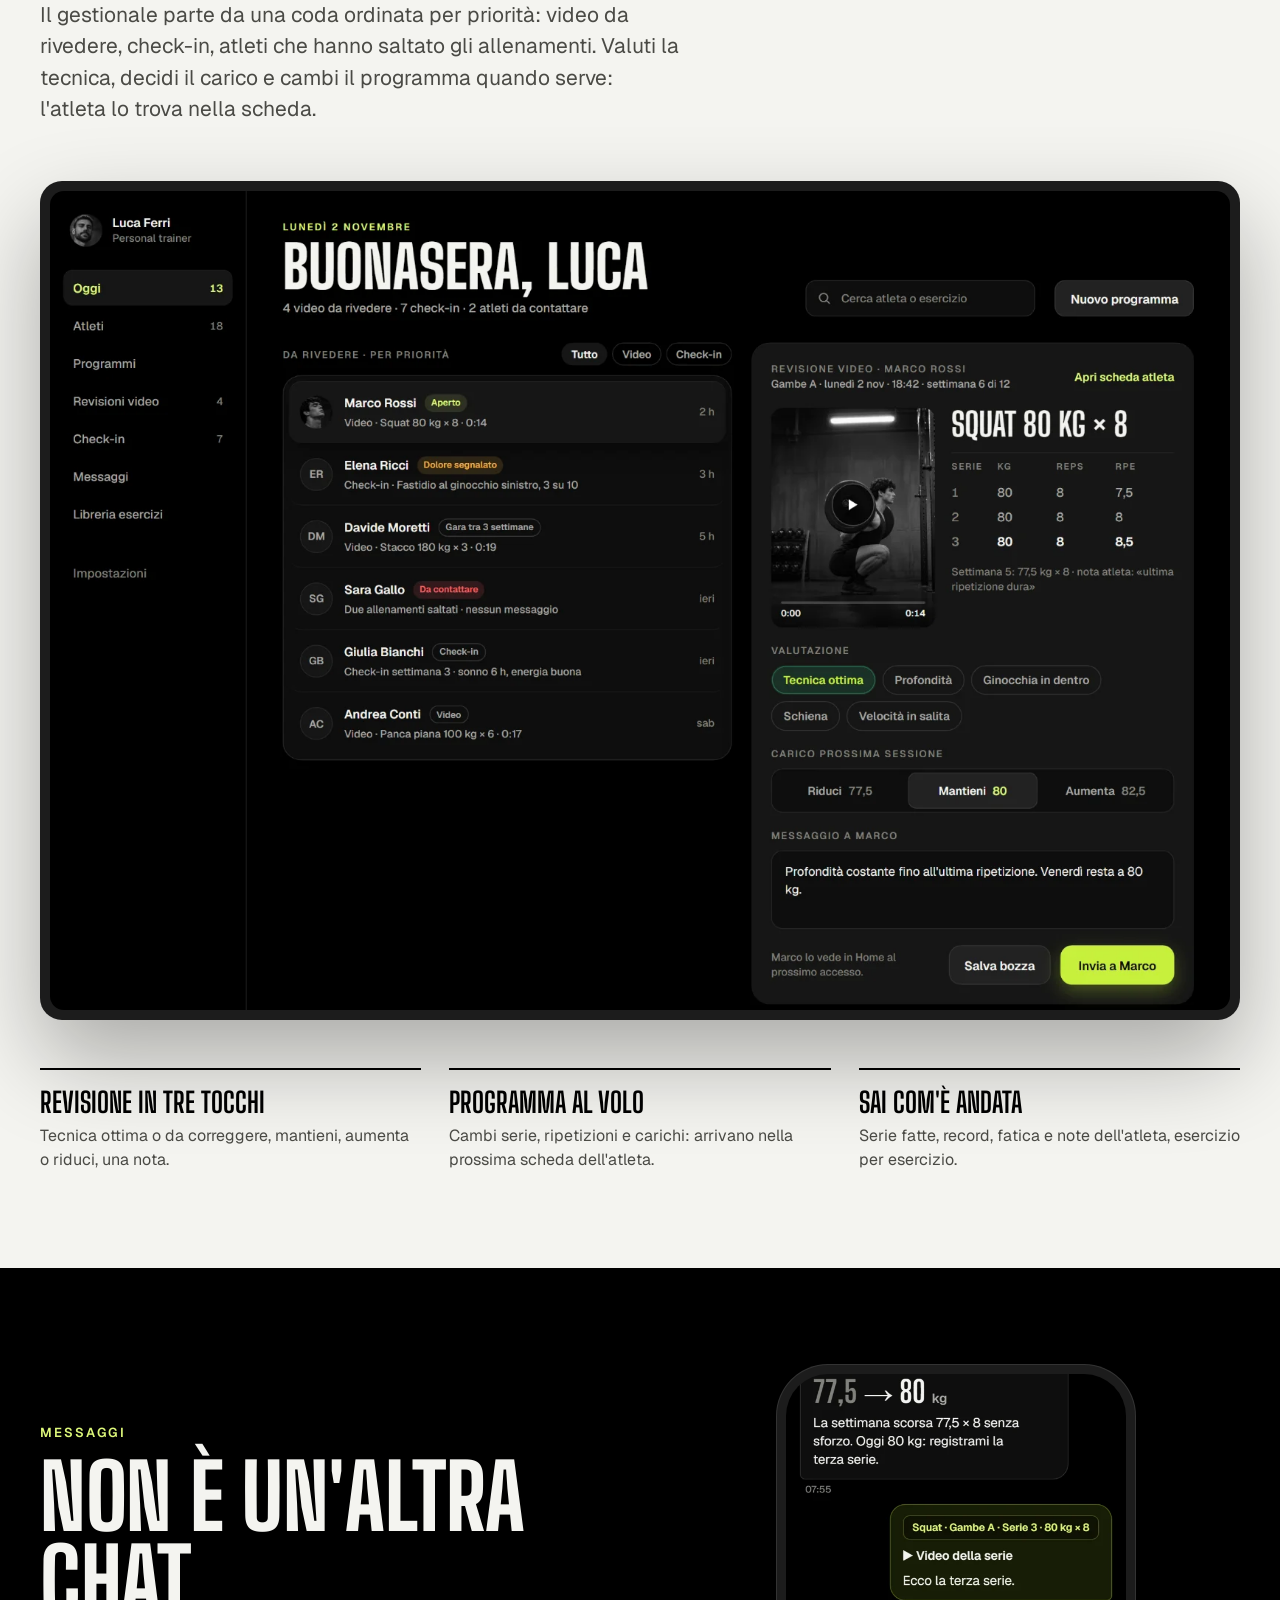
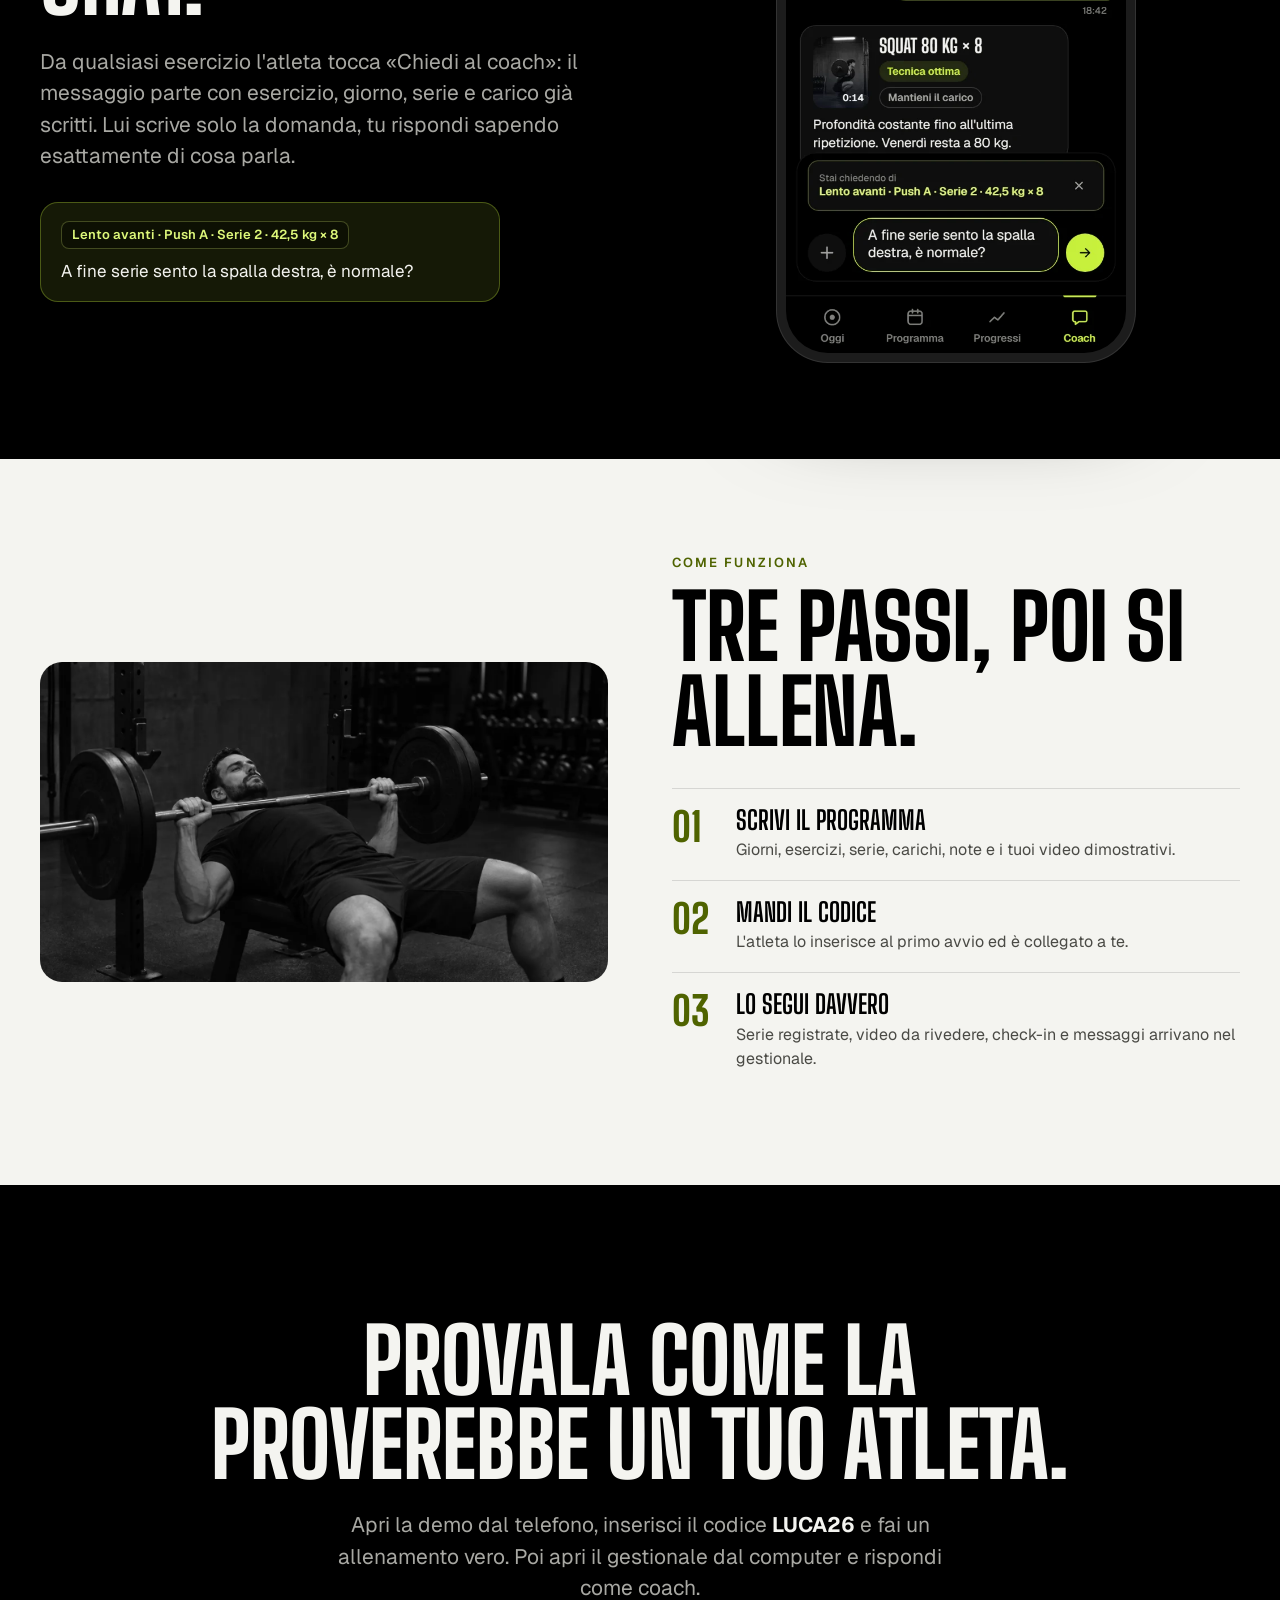
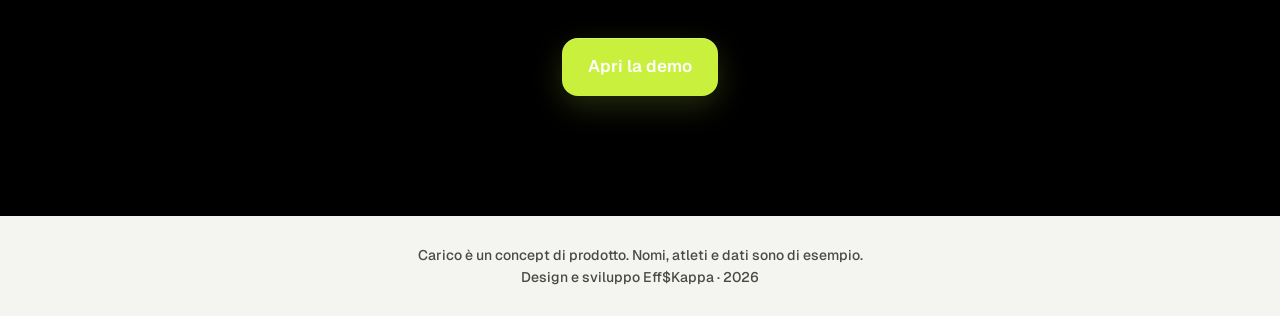
==== commit 8ca92a8e: "feat: sito in nero e lime, testi e schermate aggiornati (scheda, Come si fa, programma dal coach; vi" ====
--- a/index.html
+++ b/index.html
@@ -4,13 +4,14 @@
 <meta charset="utf-8">
 <meta name="viewport" content="width=device-width, initial-scale=1">
 <meta name="robots" content="noindex, nofollow">
-<meta name="theme-color" content="#06080D">
+<meta name="theme-color" content="#000000">
 <title>Carico · L'app per personal trainer che seguono davvero</title>
 <meta name="description" content="Programma, serie registrate, video della tecnica e messaggi con il contesto dell'allenamento: l'app che collega personal trainer e atleti.">
 <link rel="preconnect" href="https://fonts.googleapis.com">
 <link rel="preconnect" href="https://fonts.gstatic.com" crossorigin>
 <link href="https://fonts.googleapis.com/css2?family=Big+Shoulders+Display:wght@600;700;800&family=Geist:wght@400;500;600;700&display=swap" rel="stylesheet">
 <link rel="stylesheet" href="assets/css/sistema.css">
+<link rel="stylesheet" href="assets/css/nero-lime.css">
 <link rel="stylesheet" href="assets/css/sito.css">
 </head>
 <body>
@@ -39,7 +40,7 @@
         </div>
         <p class="nota-demo">Demo senza registrazione · codice di prova <b>LUCA26</b></p>
       </div>
-      <figure class="telefono"><img src="assets/sito/app-oggi.webp" alt="Schermata Oggi: Push A, petto spalle tricipiti, 6 esercizi, pulsante Inizia allenamento, settimana e messaggio del coach" width="600" height="1022"></figure>
+      <figure class="telefono"><img src="assets/sito/app-oggi.webp" alt="Schermata Oggi: Push A, petto spalle tricipiti, 6 esercizi, pulsante Apri scheda e settimana in corso" width="600" height="1022"></figure>
     </div>
   </section>
 
@@ -63,11 +64,11 @@
       <div class="intestazione-sezione">
         <span class="sopratitolo">Per l'atleta</span>
         <h2 id="t-atleta">Un tocco per serie.</h2>
-        <p class="testo-grande">Le serie sono già compilate con il carico deciso da te. Se è andata come previsto basta il segno di spunta: il recupero parte da solo e vibra quando è ora.</p>
+        <p class="testo-grande">Le serie sono già compilate con il carico deciso da te. Se è andata come previsto basta la spunta. Se ha fatto di più, scrive il peso: accanto vede cosa ha fatto la settimana scorsa.</p>
       </div>
       <div class="fila-telefoni">
-        <figure><div class="telefono"><img src="assets/sito/app-allenamento.webp" alt="Panca piana: target 4 × 8, ultima volta 70 kg × 8, serie già compilate a 72,5 kg" width="600" height="1022" loading="lazy"></div><figcaption><b>Sa cosa fare</b>Target, ultima volta e nota del coach sulla stessa schermata.</figcaption></figure>
-        <figure><div class="telefono"><img src="assets/sito/app-recupero.webp" alt="Recupero con il timer grande, +30 secondi e Salta" width="600" height="1022" loading="lazy"></div><figcaption><b>Recupera senza pensarci</b>Timer automatico, +30 s, e la prossima serie già pronta.</figcaption></figure>
+        <figure><div class="telefono"><img src="assets/sito/app-allenamento.webp" alt="Scheda di Pull A: rematore con bilanciere aperto, target 70 kg, tabella serie, chili e ripetizioni con la colonna della settimana scorsa" width="600" height="1022" loading="lazy"></div><figcaption><b>Sa cosa fare</b>Target, settimana scorsa e nota del coach sulla stessa scheda.</figcaption></figure>
+        <figure><div class="telefono"><img src="assets/sito/app-guida.webp" alt="Come si fa il lento avanti: video del coach, muscoli, passi numerati ed errori da evitare" width="600" height="1022" loading="lazy"></div><figcaption><b>Sa come farlo</b>Un tocco su «Come si fa»: il tuo video, i passi e gli errori da evitare.</figcaption></figure>
         <figure><div class="telefono"><img src="assets/sito/app-progressi.webp" alt="Progressi della panca piana: 70 kg × 8, grafico reale contro piano del coach" width="600" height="1022" loading="lazy"></div><figcaption><b>Vede i progressi veri</b>Il suo carico contro il piano che hai scritto, settimana per settimana.</figcaption></figure>
       </div>
     </div>
@@ -79,13 +80,13 @@
       <div class="intestazione-sezione">
         <span class="sopratitolo">Per il coach</span>
         <h2 id="t-coach">Apri il computer, sai chi seguire.</h2>
-        <p class="testo-grande">Il gestionale parte da una coda ordinata per priorità: video da rivedere, check-in, atleti che hanno saltato gli allenamenti. Valuti la tecnica, decidi il carico della prossima sessione e scrivi una riga. L'atleta lo trova in Home.</p>
+        <p class="testo-grande">Il gestionale parte da una coda ordinata per priorità: video da rivedere, check-in, atleti che hanno saltato gli allenamenti. Valuti la tecnica, decidi il carico e cambi il programma quando serve: l'atleta lo trova nella scheda.</p>
       </div>
       <figure class="schermo-pc"><img src="assets/sito/coach.webp" alt="Gestionale del coach: coda da rivedere, video dello squat di Marco aperto con valutazione, carico della prossima sessione e messaggio" width="1600" height="1111" loading="lazy"></figure>
       <ul class="tre-punti">
         <li><b>Revisione in tre tocchi</b><span>Tecnica ottima o da correggere, mantieni, aumenta o riduci, una nota.</span></li>
-        <li><b>Video richiesto</b><span>Segni un esercizio e l'atleta sa quale serie registrare.</span></li>
-        <li><b>Check-in della domenica</b><span>Allenamenti, energia e carichi: un minuto per lui, una lettura per te.</span></li>
+        <li><b>Programma al volo</b><span>Cambi serie, ripetizioni e carichi: arrivano nella prossima scheda dell'atleta.</span></li>
+        <li><b>Sai com'è andata</b><span>Serie fatte, record, fatica e note dell'atleta, esercizio per esercizio.</span></li>
       </ul>
     </div>
   </section>
--- a/assets/css/sistema.css
+++ b/assets/css/sistema.css
@@ -21,6 +21,7 @@
   --avviso: #F5B544;
   --errore: #FF6166;
 
+  --su-accento: #fff;   /* testo e icone sopra l'accento */
   --display: 'Big Shoulders Display', 'Arial Narrow', sans-serif;
   --testo: 'Geist', system-ui, -apple-system, sans-serif;
 
@@ -49,7 +50,7 @@
 .btn-primario {
   display: flex; align-items: center; justify-content: center; gap: 10px;
   height: 58px; border-radius: var(--r-campo);
-  background: var(--voltaico); color: #fff; font: 600 17px/1 var(--testo);
+  background: var(--voltaico); color: var(--su-accento); font: 600 17px/1 var(--testo);
   box-shadow: 0 10px 30px rgba(37, 99, 255, .32), inset 0 1px 0 rgba(255, 255, 255, .18);
   transition: transform .12s, background .12s;
 }
--- a/assets/css/nero-lime.css
+++ b/assets/css/nero-lime.css
@@ -0,0 +1,30 @@
+/* Nero e lime (scelta di Francesco 2026-11-03, «mi piace di più»): colori dalla variante «Nero Lime»
+   di Claude Design (design-source/claude-design-export). Caricato solo da app e gestionale:
+   il sito resta blu finché Francesco non decide (la sua apertura gli piace così). */
+:root {
+  --notte-0: #000000;   /* fondo app */
+  --notte-1: #0E0E0E;   /* superficie */
+  --notte-2: #161616;   /* rilievo, campi */
+  --notte-3: #222222;   /* pulsante secondario */
+  --deriva: #000000;
+  --fondo: #000000;
+  --linea: #2A2A2A;
+  --linea-2: #383836;
+  --linea-tenue: #1C1C1C;
+
+  --gesso: #F4F4F0;
+  --ardesia: #A8A8A3;
+  --fumo: #82827C;
+
+  --voltaico: #C8F03C;        /* azioni, fatto */
+  --voltaico-chiaro: #DDF77A; /* dati, attivo */
+  --su-accento: #0A0A0A;      /* sul lime il testo è nero */
+  --successo: #C8F03C;        /* un solo verde: il lime */
+}
+
+/* Regole della base scritte col blu */
+.btn-primario { box-shadow: 0 10px 30px rgba(200, 240, 60, .18), inset 0 1px 0 rgba(255, 255, 255, .25); }
+.btn-primario:active { background: #A9CF22; }
+.chip-info { background: rgba(221, 247, 122, .12); }
+.chip-ok { background: rgba(200, 240, 60, .12); color: var(--voltaico); }
+.avviso .spunta { background: rgba(200, 240, 60, .14); }
--- a/assets/css/sito.css
+++ b/assets/css/sito.css
@@ -20,7 +20,7 @@
 /* Sezioni chiare */
 .chiaro { background: var(--gesso); color: var(--notte-0); }
 .chiaro .sopratitolo { color: var(--voltaico); }
-.chiaro .testo-grande { color: #3B4457; }
+.chiaro .testo-grande { color: #4A4A45; }
 
 /* Testata (non fissa) */
 .testata-sito {
@@ -38,8 +38,8 @@
 .apertura { position: relative; overflow: hidden; padding: 150px 0 96px; min-height: 100vh; display: flex; align-items: center; }
 .apertura-foto { position: absolute; inset: 0; }
 .apertura-foto img { width: 100%; height: 100%; object-fit: cover; object-position: 30% 25%; filter: grayscale(1) contrast(1.05); }
-.apertura-foto::before { content: ''; position: absolute; inset: 0; background: #0B2A6B; mix-blend-mode: color; opacity: .45; }
-.apertura-foto::after { content: ''; position: absolute; inset: 0; background: linear-gradient(90deg, rgba(6, 8, 13, .92) 0%, rgba(6, 8, 13, .7) 45%, rgba(6, 8, 13, .35) 100%), linear-gradient(rgba(6, 8, 13, .6), rgba(6, 8, 13, 0) 30%, rgba(6, 8, 13, 0) 70%, var(--notte-0)); }
+.apertura-foto::before { content: none; } /* nero e lime: foto in B/N puro, senza viraggio blu */
+.apertura-foto::after { content: ''; position: absolute; inset: 0; background: linear-gradient(90deg, rgba(0, 0, 0, .92) 0%, rgba(0, 0, 0, .7) 45%, rgba(0, 0, 0, .35) 100%), linear-gradient(rgba(0, 0, 0, .6), rgba(0, 0, 0, 0) 30%, rgba(0, 0, 0, 0) 70%, var(--notte-0)); }
 .apertura-griglia { position: relative; display: grid; grid-template-columns: minmax(0, 1.25fr) minmax(0, .75fr); gap: 56px; align-items: center; }
 .sottotitolo { font: 400 clamp(18px, 2vw, 22px)/1.5 var(--testo); color: var(--ardesia); margin: 26px 0 0; max-width: 560px; text-wrap: pretty; }
 .azioni-apertura { display: flex; flex-wrap: wrap; gap: 12px; margin-top: 34px; }
@@ -48,16 +48,16 @@
 .nota-demo b { color: var(--gesso); letter-spacing: .08em; }
 
 /* Telefoni con le schermate vere */
-.telefono { margin: 0; padding: 10px; border-radius: 52px; background: #1d2129; box-shadow: inset 0 0 0 1px rgba(255, 255, 255, .1), 0 40px 90px rgba(0, 0, 0, .55); max-width: 360px; justify-self: center; }
+.telefono { margin: 0; padding: 10px; border-radius: 52px; background: #1C1C1C; box-shadow: inset 0 0 0 1px rgba(255, 255, 255, .1), 0 40px 90px rgba(0, 0, 0, .55); max-width: 360px; justify-self: center; }
 .telefono img { width: 100%; height: auto; border-radius: 42px; }
-.chiaro .telefono { box-shadow: inset 0 0 0 1px rgba(255, 255, 255, .1), 0 30px 70px rgba(6, 8, 13, .25); }
+.chiaro .telefono { box-shadow: inset 0 0 0 1px rgba(255, 255, 255, .1), 0 30px 70px rgba(0, 0, 0, .25); }
 
 /* 2 · tre punti */
 .tre-punti { list-style: none; margin: 48px 0 0; padding: 0; display: grid; grid-template-columns: repeat(3, minmax(0, 1fr)); gap: 28px; }
 .tre-punti li { display: flex; flex-direction: column; gap: 8px; padding-top: 18px; border-top: 2px solid currentColor; }
 .tre-punti b { font: 700 28px/1 var(--display); text-transform: uppercase; }
 .tre-punti span { font: 400 16px/1.5 var(--testo); color: var(--ardesia); }
-.chiaro .tre-punti span { color: #3B4457; }
+.chiaro .tre-punti span { color: #4A4A45; }
 
 /* 3 · fila di telefoni */
 .intestazione-sezione { max-width: 760px; }
@@ -67,27 +67,27 @@
 .fila-telefoni figcaption b { display: block; font: 700 26px/1 var(--display); text-transform: uppercase; color: var(--gesso); margin-bottom: 6px; }
 
 /* 4 · gestionale */
-.schermo-pc { margin: 56px 0 0; padding: 10px; border-radius: 22px; background: #1d2129; box-shadow: 0 40px 90px rgba(6, 8, 13, .3); }
+.schermo-pc { margin: 56px 0 0; padding: 10px; border-radius: 22px; background: #1C1C1C; box-shadow: 0 40px 90px rgba(0, 0, 0, .3); }
 .schermo-pc img { width: 100%; height: auto; border-radius: 14px; display: block; }
 
 /* 5 / 6 · due colonne */
 .due-colonne { display: grid; grid-template-columns: minmax(0, 1fr) minmax(0, 1fr); gap: 64px; align-items: center; }
-.esempio-contesto { margin: 30px 0 0; padding: 18px 20px; border-radius: 18px; background: #142453; border: 1px solid #1F3A80; font: 400 17px/1.45 var(--testo); max-width: 460px; }
-.esempio-contesto span { display: block; width: fit-content; margin-bottom: 10px; padding: 4px 10px; border-radius: 8px; background: rgba(6, 8, 13, .35); border: 1px solid rgba(122, 162, 255, .25); font: 600 13px/18px var(--testo); color: var(--voltaico-chiaro); }
+.esempio-contesto { margin: 30px 0 0; padding: 18px 20px; border-radius: 18px; background: rgba(200, 240, 60, .1); border: 1px solid rgba(200, 240, 60, .3); font: 400 17px/1.45 var(--testo); max-width: 460px; }
+.esempio-contesto span { display: block; width: fit-content; margin-bottom: 10px; padding: 4px 10px; border-radius: 8px; background: rgba(0, 0, 0, .35); border: 1px solid rgba(221, 247, 122, .25); font: 600 13px/18px var(--testo); color: var(--voltaico-chiaro); }
 .foto-sezione { margin: 0; border-radius: 22px; overflow: hidden; }
 .foto-sezione img { width: 100%; height: auto; display: block; filter: grayscale(1); }
 .passi { list-style: none; counter-reset: p; margin: 34px 0 0; padding: 0; display: flex; flex-direction: column; }
-.passi li { counter-increment: p; display: grid; grid-template-columns: 56px 1fr; column-gap: 8px; padding: 18px 0; border-top: 1px solid rgba(6, 8, 13, .12); }
+.passi li { counter-increment: p; display: grid; grid-template-columns: 56px 1fr; column-gap: 8px; padding: 18px 0; border-top: 1px solid rgba(0, 0, 0, .12); }
 .passi li::before { content: counter(p, decimal-leading-zero); grid-row: 1 / 3; font: 800 40px/1 var(--display); color: var(--voltaico); }
 .passi b { font: 700 26px/1.05 var(--display); text-transform: uppercase; }
-.passi span { font: 400 16px/1.5 var(--testo); color: #3B4457; margin-top: 4px; }
+.passi span { font: 400 16px/1.5 var(--testo); color: #4A4A45; margin-top: 4px; }
 
 /* 7 · chiusura */
 .chiusura { text-align: center; padding: 120px 0; }
 .chiusura .testo-grande { margin-left: auto; margin-right: auto; }
 
 /* Piede: bianco, senza logo (l'ultima sezione è scura) */
-.piede { background: var(--gesso); color: #3B4457; padding: 28px 20px; text-align: center; font: 500 14px/1.6 var(--testo); }
+.piede { background: var(--gesso); color: #4A4A45; padding: 28px 20px; text-align: center; font: 500 14px/1.6 var(--testo); }
 .piede p { margin: 0; }
 
 /* Tablet e telefono */
@@ -95,7 +95,7 @@
   section { padding: 72px 0; }
   .apertura { padding: 120px 0 72px; min-height: 0; }
   .apertura-griglia, .due-colonne { grid-template-columns: 1fr; gap: 48px; }
-  .apertura-foto::after { background: linear-gradient(rgba(6, 8, 13, .65), rgba(6, 8, 13, .55) 40%, var(--notte-0) 100%); }
+  .apertura-foto::after { background: linear-gradient(rgba(0, 0, 0, .65), rgba(0, 0, 0, .55) 40%, var(--notte-0) 100%); }
   .telefono { max-width: 320px; }
   .fila-telefoni { grid-template-columns: 1fr; gap: 56px; }
   .tre-punti { grid-template-columns: 1fr; gap: 22px; }
@@ -106,3 +106,7 @@
   .azioni-apertura a { width: 100%; }
   .testata-sito { padding: 16px; }
 }
+
+/* Nero e lime (2026-11-03): sul fondo chiaro il lime non si legge, gli accenti diventano oliva scuro */
+.chiaro { --accento-chiaro: #4F6300; }
+.chiaro .sopratitolo, .chiaro .passi li::before { color: var(--accento-chiaro); }
